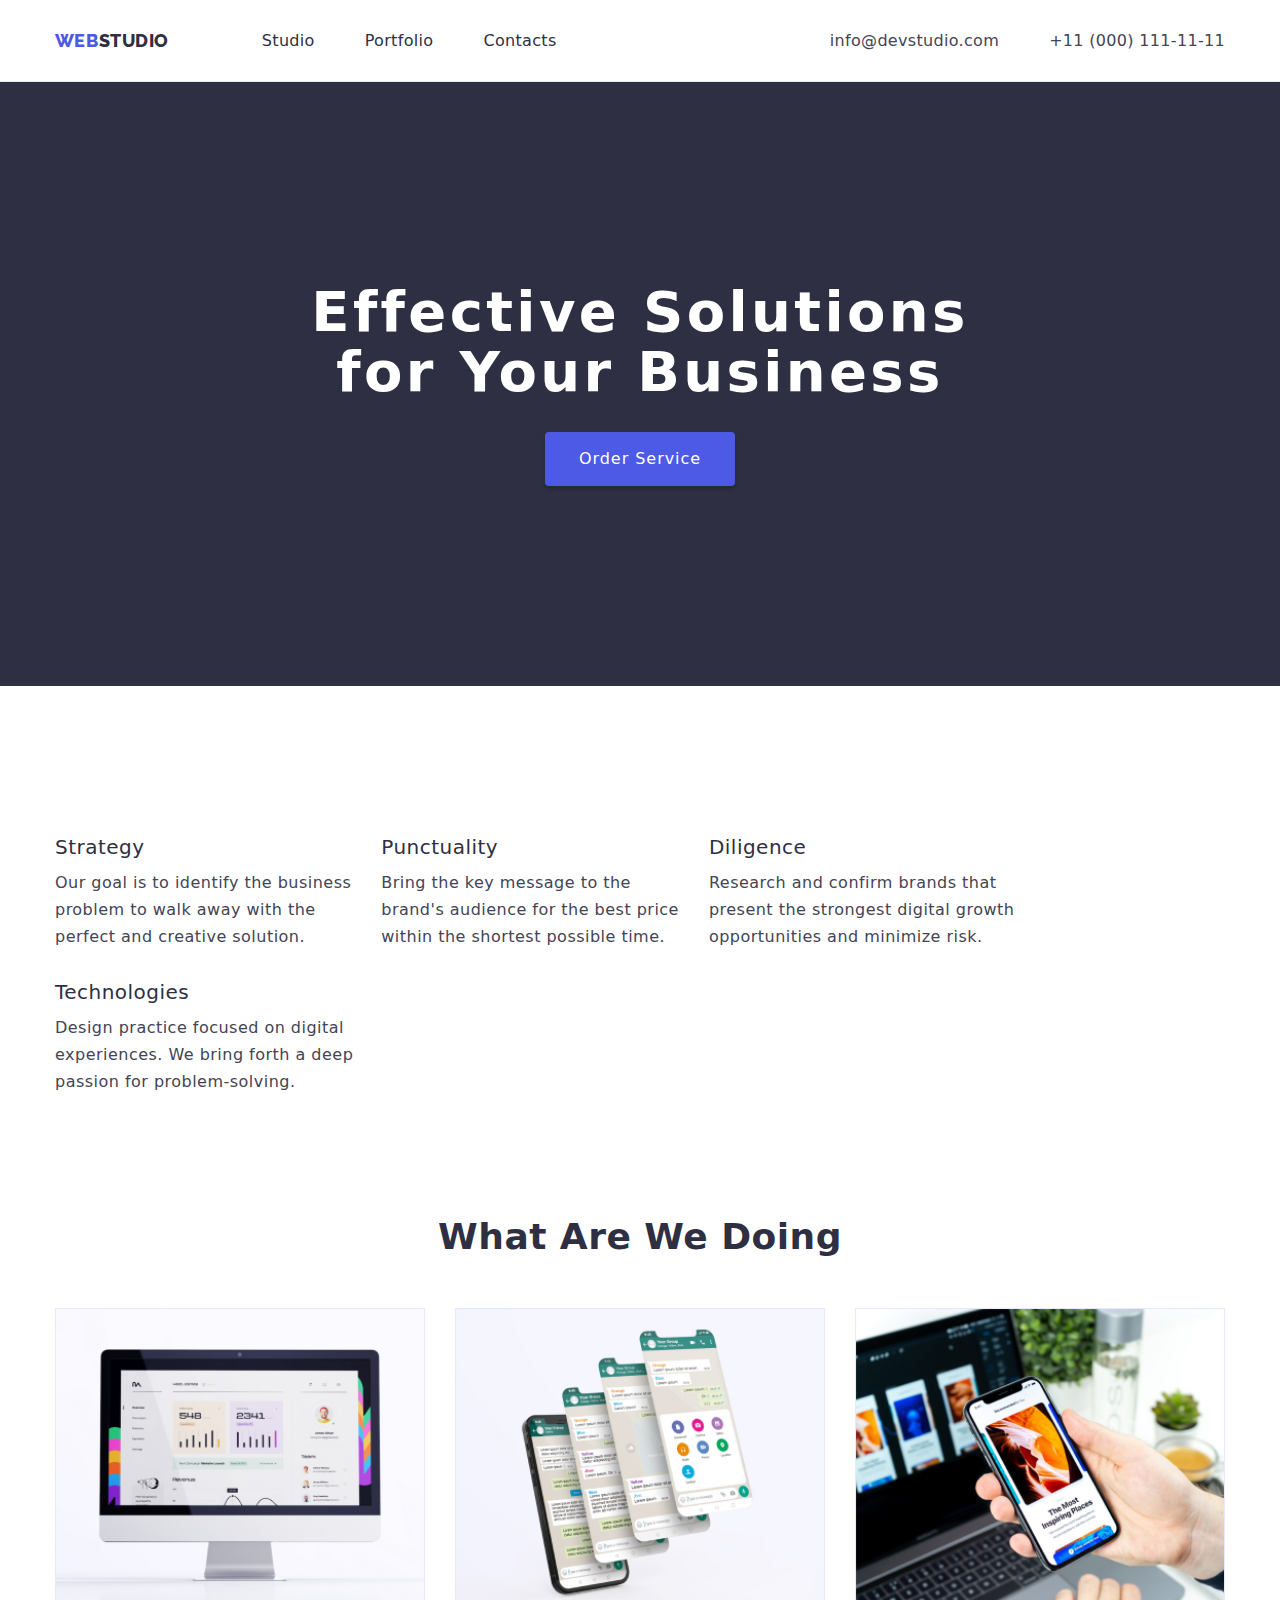
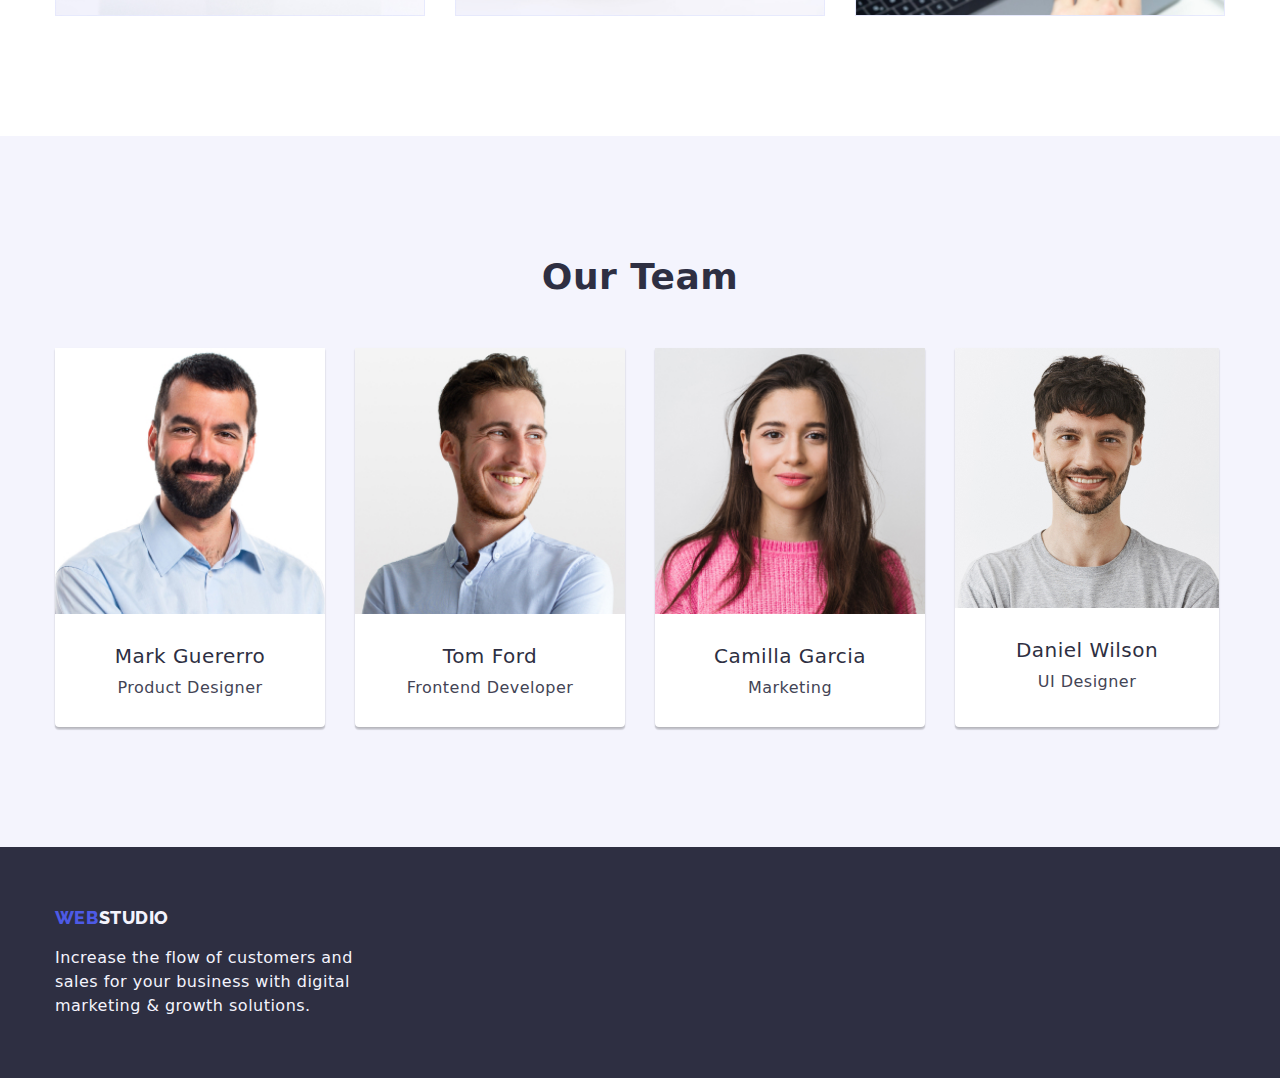
==== index.html @ 37783bb3 "Initial commit" ====
<!DOCTYPE html>
<html lang="en">
  <head>
    <meta charset="UTF-8" />
    <meta http-equiv="X-UA-Compatible" content="IE=edge" />
    <meta name="viewport" content="width=device-width, initial-scale=1.0" />
    <!-- Your styles next -->
    <link rel="stylesheet" href="./css/styles.css" />
    <link rel="preconnect" href="https://fonts.googleapis.com" />
    <link rel="preconnect" href="https://fonts.gstatic.com" crossorigin />
    <link
      href="https://fonts.googleapis.com/css2?family=Raleway:wght@800&family=Roboto:wght@400;500;700;900&display=swap"
      rel="stylesheet"
    />
    <!-- Normalizer to adapt to styles of different browsers -->
    <link
      rel="stylesheet"
      href="https://cdnjs.cloudflare.com/ajax/libs/modern-normalize/2.0.0/modern-normalize.min.css"
    />
    <title>Studio</title>
  </head>
  <body>
    <header class="page-header">
      <div class="container menu">
        <nav class="navigation">
          <a class="logo-link" href="/">
            <span class="logo">WEB</span>
            <span class="studio">STUDIO</span>
          </a>
          <!-- Navigation to other pages -->
          <ul class="nav-menu list">
            <li class="item">
              <a class="page current link" href="./index.html">Studio</a>
            </li>
            <li class="item">
              <a class="page link" href="./portfolio.html">Portfolio</a>
            </li>
            <li class="item">
              <a class="page link" href="/contacts">Contacts</a>
            </li>
          </ul>
        </nav>
        <ul class="contacts-menu list">
          <li class="item">
            <a class="contact link" href="mailto:info@devstudio.com"
              >info@devstudio.com</a
            >
          </li>
          <li class="item">
            <a class="contact link" href="tel:+110001111111"
              >+11 (000) 111-11-11</a
            >
          </li>
        </ul>
      </div>
    </header>

    <!-- Main Section -->
    <main>
      <!-- Section 1-->
      <section class="hero bg-hero">
        <div class="container">
          <h1 class="hero-title">
            Effective Solutions<br />
            for Your Business
          </h1>
          <button class="button primary" type="button">Order Service</button>
        </div>
      </section>
      <!-- Section 2-->
      <section class="section">
        <div class="container">
          <ul class="benefits list">
            <li class="item">
              <h3 class="title">Strategy</h3>
              <p class="description">
                Our goal is to identify the business<br />
                problem to walk away with the <br />perfect and creative
                solution.
              </p>
            </li>
            <li class="item">
              <h3 class="title">Punctuality</h3>
              <p class="description">
                Bring the key message to the<br />
                brand's audience for the best price<br />
                within the shortest possible time.
              </p>
            </li>
            <li class="item">
              <h3 class="title">Diligence</h3>
              <p class="description">
                Research and confirm brands that<br />
                present the strongest digital growth<br />
                opportunities and minimize risk.
              </p>
            </li>
            <li class="item">
              <h3 class="title">Technologies</h3>
              <p class="description">
                Design practice focused on digital<br />
                experiences. We bring forth a deep<br />
                passion for problem-solving.
              </p>
            </li>
          </ul>
        </div>
      </section>
      <!-- Section 3 -->
      <section class="section no-top-padding">
        <div class="container">
          <h2 class="section-title">What Are We Doing</h2>
          <ul class="what-we-do list">
            <li class="item">
              <img
                src="./images/desktop.jpg"
                alt="computer"
                width="370"
                height="294"
                class="image"
              />
            </li>
            <li class="item">
              <img
                src="./images/responsive.jpg"
                alt="responsive design"
                width="370"
                height="294"
                class="image"
              />
            </li>
            <li class="item">
              <img
                src="./images/cellphone.jpg"
                alt="cellphone"
                width="370"
                height="294"
                class="image"
              />
            </li>
          </ul>
        </div>
      </section>
      <!-- Section 4-->
      <section class="section bg-team">
        <div class="container">
          <h2 class="section-title">Our Team</h2>
          <ul class="team list">
            <li class="item">
              <img
                src="./images/mark.jpg"
                alt="mark"
                width="270"
                height="260"
                class="image"
              />
              <h3 class="name">Mark Guererro</h3>
              <p class="position">Product Designer</p>
            </li>
            <li class="item">
              <img
                src="./images/tom.jpg"
                alt="tom"
                width="270"
                height="260"
                class="image"
              />
              <h3 class="name">Tom Ford</h3>
              <p class="position">Frontend Developer</p>
            </li>
            <li class="item">
              <img
                src="./images/camilla.jpg"
                alt="camilla"
                width="270"
                height="260"
                class="image"
              />
              <h3 class="name">Camilla Garcia</h3>
              <p class="position">Marketing</p>
            </li>
            <li class="item">
              <img
                src="./images/daniel.jpg"
                alt="daniel"
                width="264"
                width="40"
                class="image"
              />
              <h3 class="name">Daniel Wilson</h3>
              <p class="position">UI Designer</p>
            </li>
          </ul>
        </div>
      </section>
    </main>

    <!-- Page footer -->
    <footer class="page-footer bg-footer">
      <!-- ⚠️ Social media links, not nav -->
      <div class="container">
        <a class="logo-link" href="/">
          <span class="logo">WEB</span>
          <span class="studio-footer">STUDIO</span>
        </a>
        <p class="footer-description">
          Increase the flow of customers and<br />
          sales for your business with digital<br />
          marketing & growth solutions.
        </p>
      </div>
    </footer>
  </body>
</html>
---- css/styles.css ----
:root {
  --iris: #4d5ae5;
  --white: #fff;
  --navyblue: #2e2f42;
  --ocean: #404bbf;
  --cornflower: #e7e9fc;
  --cloud: #f4f4fd;
  --slate: #434455;
}

/* checked */
body {
  /* background-color: var(--cloud); */
  color: var(--slate);
  font-family: "Roboto", sans-serif;
  font-size: 16px;
  letter-spacing: 0.03em;
  background-color: var(--white);
}
/* CSS RESET */
/* CHECKED */
p,
h1,
h2,
h3,
h4,
h5,
h6 {
  margin: 0;
}
/* CHECKED */
/* Strict calculation of width and height */
html {
  box-sizing: border-box;
}

/* applied for all elements */
/* Inherits this property from its parent element */
/* Checked */
*,
*::before,
*::after {
  box-sizing: inherit;
}
/* CHECKED */
img {
  display: block;
  max-width: 100%;
  height: auto;
}

/* checked */
.link {
  text-decoration: none;
  color: inherit;
}

/* CHECKED */
.list {
  list-style-type: none;
  margin: 0;
  padding: 0;
}

/* CHECKED */
.container {
  width: 1200px;
  /* top-bottom and left-right*/
  padding: 0 15px;
  margin: 0 auto;
}

/* CHECKED */
.menu,
.navigation,
.nav-menu,
.contacts-menu {
  display: flex;
  align-items: center;
}

/* CHECKED */
.contacts-menu {
  margin-left: auto;
}

/* targets the item w/in the nav-menu and contacts-menu */
/* except the last item */
.nav-menu .item:not(:last-child),
.contacts-menu .item:not(:last-child) {
  margin-right: 50px;
}
/* CHECKED */
.page-header {
  border-bottom: 1px solid var(--cornflower, #e7e9fc);
}

.filters {
  display: flex;
  justify-content: center;
  margin-bottom: 50px;
}

/* adjacent combinator: applies style to a range of child inside a parent*/
.filters .space + .space {
  margin-left: 8px;
}

/* CHECKED */
.what-we-do {
  display: flex;
  flex-wrap: wrap;
  margin-left: -30px;
  margin-top: -30px;
}

.what-we-do .item {
  flex-basis: calc(100% / 3 - 30px);
  margin-top: 30px;
  margin-left: 30px;
}
/* checked */
.section {
  padding-bottom: 120px;
  padding-top: 120px;
}

/* checked */
.nav-menu .page,
.contacts-menu .contact {
  font-weight: 500;
  color: var(--navyblue);
  text-decoration: none;
  font-size: 16px;
  line-height: 1.14;
  letter-spacing: 0.02em;
  display: block;
  padding-top: 32px;
  padding-bottom: 31px;
}

/* checked */
.nav-menu {
  margin-left: 93px;
}

/* checked */
.nav-menu .page:hover,
.nav-menu .page:focus,
.nav-menu .page .current,
.contacts-menu .contact:hover,
.contacts-menu .contact:focus {
  color: var(--iris);
}

/* checked */
.contacts-menu .contact {
  color: var(--slate);
  text-decoration: none;
  font-weight: 400;
  font-size: 16px;
  line-height: 1.14;
  letter-spacing: 0.02em;
}

/* checked */
.bg-hero {
  background: var(--navyblue);
}

/* checked */
.hero {
  padding: 200px 0;
  text-align: center;
}

/* checked */
.hero-title {
  color: var(--white);
  font-size: 56px;
  font-weight: 700;
  line-height: 1.07;
  letter-spacing: 0.06em;
  margin-bottom: 30px;
  /* font-size: 16px; */
}

.button {
  cursor: pointer;
  border-color: transparent;
  font-family: inherit;
  letter-spacing: 0.03em;
  border-radius: 4px;
}

/* checked */
.button.primary {
  color: var(--white);
  background-color: var(--iris);
  font-size: 16px;
  font-weight: 500;
  line-height: 1.87;
  letter-spacing: 0.06em;
  padding: 10px 32px;
  box-shadow: 0px 4px 4px rgba(0, 0, 0, 0.15);
}

/* checked */
/* 3d version of button */
.button.primary:hover,
.button.primary:focus {
  background-color: var(--ocean);
  box-shadow: 0px 3px 1px rgba(0, 0, 0, 0.1), 0px 1px 2px rgba(0, 0, 0, 0.08),
    0px 2px 2px rgba(0, 0, 0, 0.12);
}

/* checked */
.button.filter {
  padding: 6px 22px;
  color: var(--iris);
  font-weight: 500;
  background-color: var(--cloud);
  font-size: 16px;
  line-height: 1.62;
}

/* checked */
.button.filter:hover,
.button.filter:focus,
.button.filter.current {
  color: var(--cloud);
  background-color: var(--ocean);
  box-shadow: 0px 3px 1px rgba(0, 0, 0, 0.1), 0px 1px 2px rgba(0, 0, 0, 0.08),
    0px 2px 2px rgba(0, 0, 0, 0.12);
}

/* checked */
.benefits .title {
  color: var(--navyblue);
  font-size: 20px;
  font-weight: 500;
  line-height: 1.14;
  margin-bottom: 10px;
}

/* checked */
.benefits {
  display: flex;
  flex-wrap: wrap;
  margin-left: -30px;
  margin-right: -30px;
}

/* checked */
.benefits .item {
  flex-basis: calc(100% / 4 -30px);
  margin-left: 30px;
  margin-top: 30px;
}

/* checked */
.benefits .description {
  color: var(--slate);
  line-height: 1.71;
  font-weight: 400;
  font-size: 16px;
}

/* checked */
.section-title {
  text-align: center;
  color: var(--navyblue);
  font-size: 36px;
  font-weight: 700;
  line-height: 1.17;
  margin-bottom: 50px;
}

/* CHECKED */
.section.no-top-padding {
  padding-top: 0;
}

/* CHECKED */
.bg-team {
  background-color: var(--cloud);
}

/* CHECKED */
.team {
  display: flex;
  flex-wrap: wrap;
  margin-top: -30px;
  margin-left: -30px;
}

/* CHECKED */
.team .item {
  flex-basis: calc(100% / 4 -30px);
  margin-left: 30px;
  margin-top: 30px;
  padding-bottom: 30px;
  background-color: var(--white);
  border-radius: 0px 0px 4px 4px;
  box-shadow: 0px 3px 1px rgba(0, 0, 0, 0.1), 0px 1px 2px rgba(0, 0, 0, 0.08),
    0px 2px 2px rgba(0, 0, 0, 0.12);
}

/* CHECKED */
.team .name,
.team .position {
  line-height: 1.2;
  text-align: center;
}

/* CHECKED */
.team .name {
  font-weight: 500;
  color: var(--navyblue);
  font-size: 20px;
  padding-top: 30px;
  padding-bottom: 10px;
}

/* CHECKED */
.team .position {
  font-size: 16px;
  color: var(--slate);
  font-weight: 400;
}

/* checked */
.substrate {
  background-color: var(--white);
  padding: 20px 24px;
  border: 1px solid #eeeeee;
  border-top: 0;
}

/* checked */
.project .name {
  color: var(--navyblue);
  font-size: 20px;
  font-weight: 500;
  line-height: 2;
  margin-bottom: 4px;
  letter-spacing: 0.06em;
}

/* checked */
.project .type {
  color: var(--slate);
  font-weight: 400;
  font-size: 16px;
  line-height: 1.87;
}

/* checked */
.project-card {
  flex-basis: calc(100% / 3 -30px);
  margin-left: 30px;
  margin-top: 30px;
}

/* checked */
.projects {
  display: flex;
  flex-wrap: wrap;
  margin-left: -30px;
  margin-top: -30px;
}
.projects > li {
  border-bottom: 1px solid var(--cornflower);
}

/* checked */
.logo-link.footer {
  margin-bottom: 20px;
}

/* checked */
.page-footer {
  padding: 60px 0;
}

/* checked */
.page-footer.bg-footer .footer-description {
  color: var(--cloud);
  font-size: 16px;
  font-weight: 400;
  line-height: 1.5;
  padding-top: 17px;
}

/* checked */
.page-footer.bg-footer {
  background-color: var(--navyblue);
}

/* checked */
.logo-link {
  text-decoration: none;
  font-size: 0;
}

/* checked */
.logo-link > span {
  font-size: 18px;
}

/* checked */
.logo,
.studio,
.studio-footer {
  display: inline-block;
  color: var(--iris);
  font-family: "Raleway", sans-serif;
  font-weight: 800;
  line-height: 1.2;
}

.studio {
  color: var(--navyblue);
}
/* checked */
.studio-footer {
  color: var(--cloud);
  /* font-weight: 800; */
}
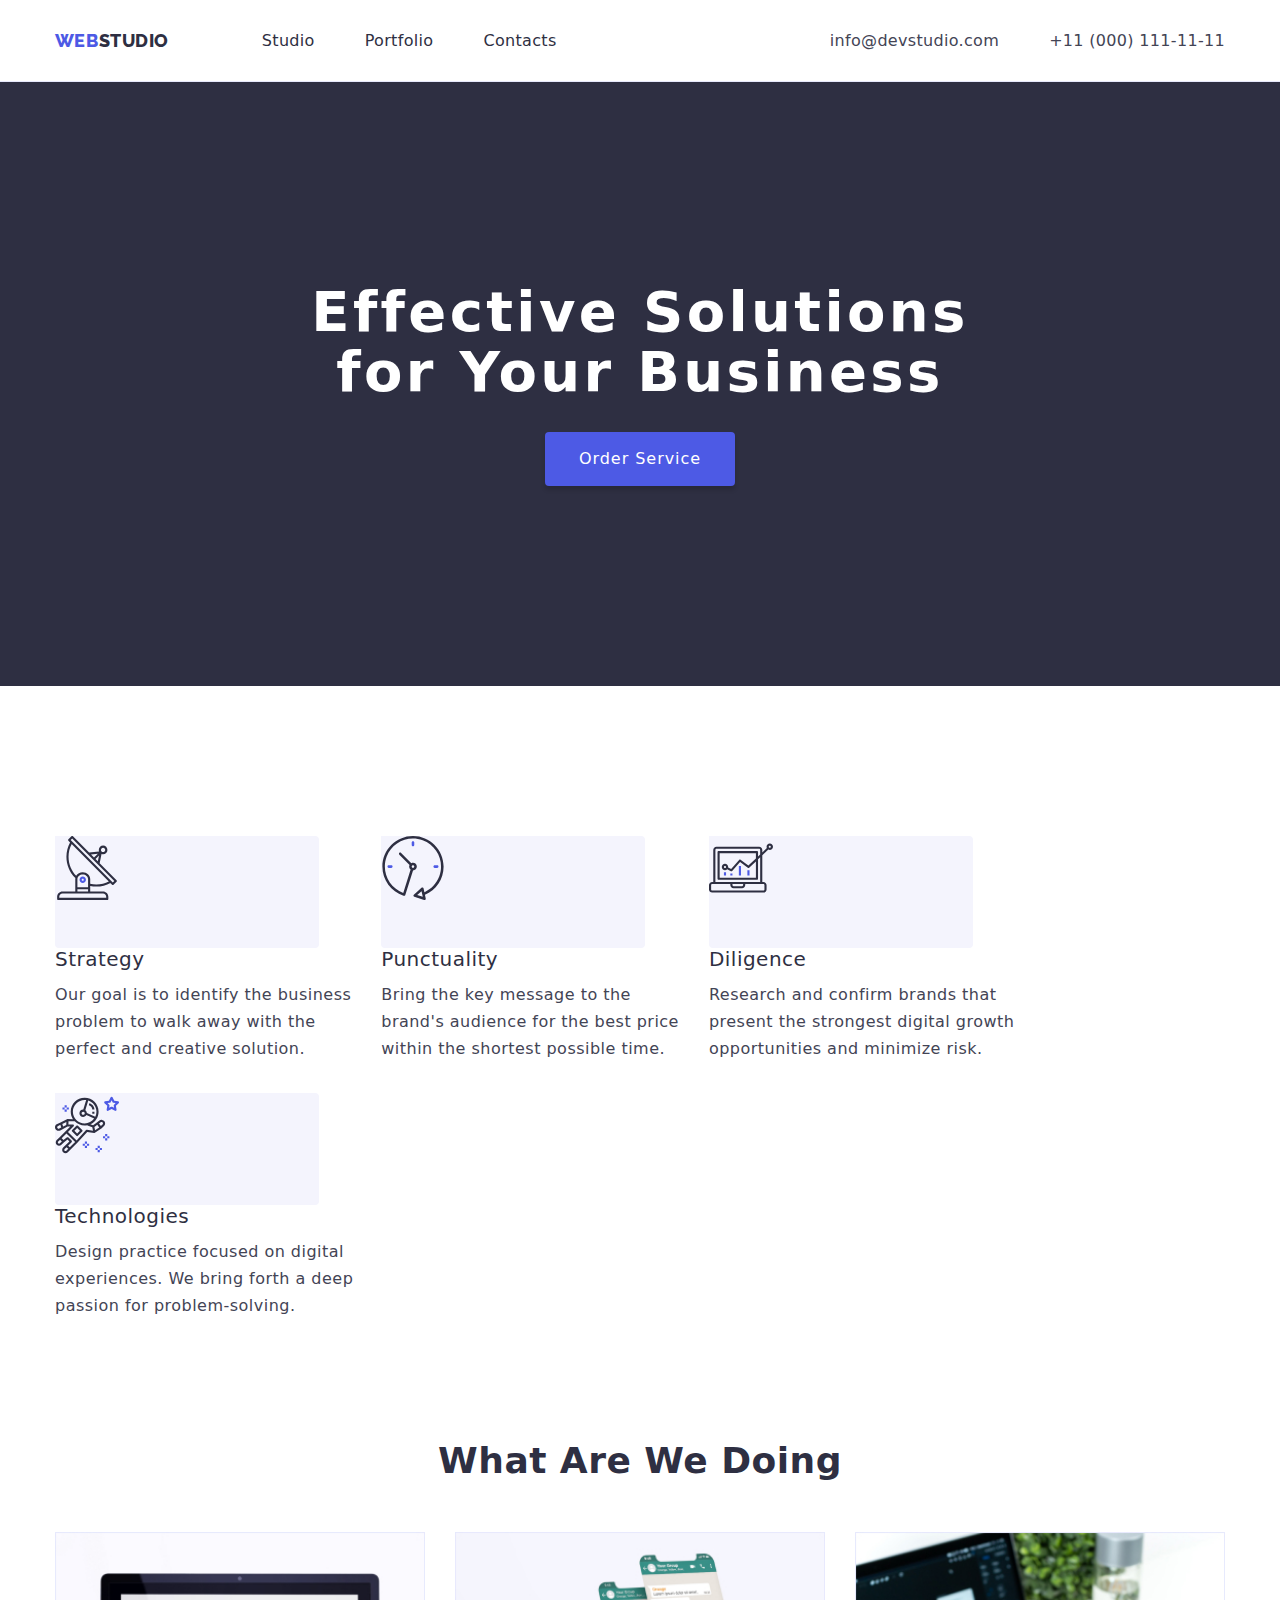
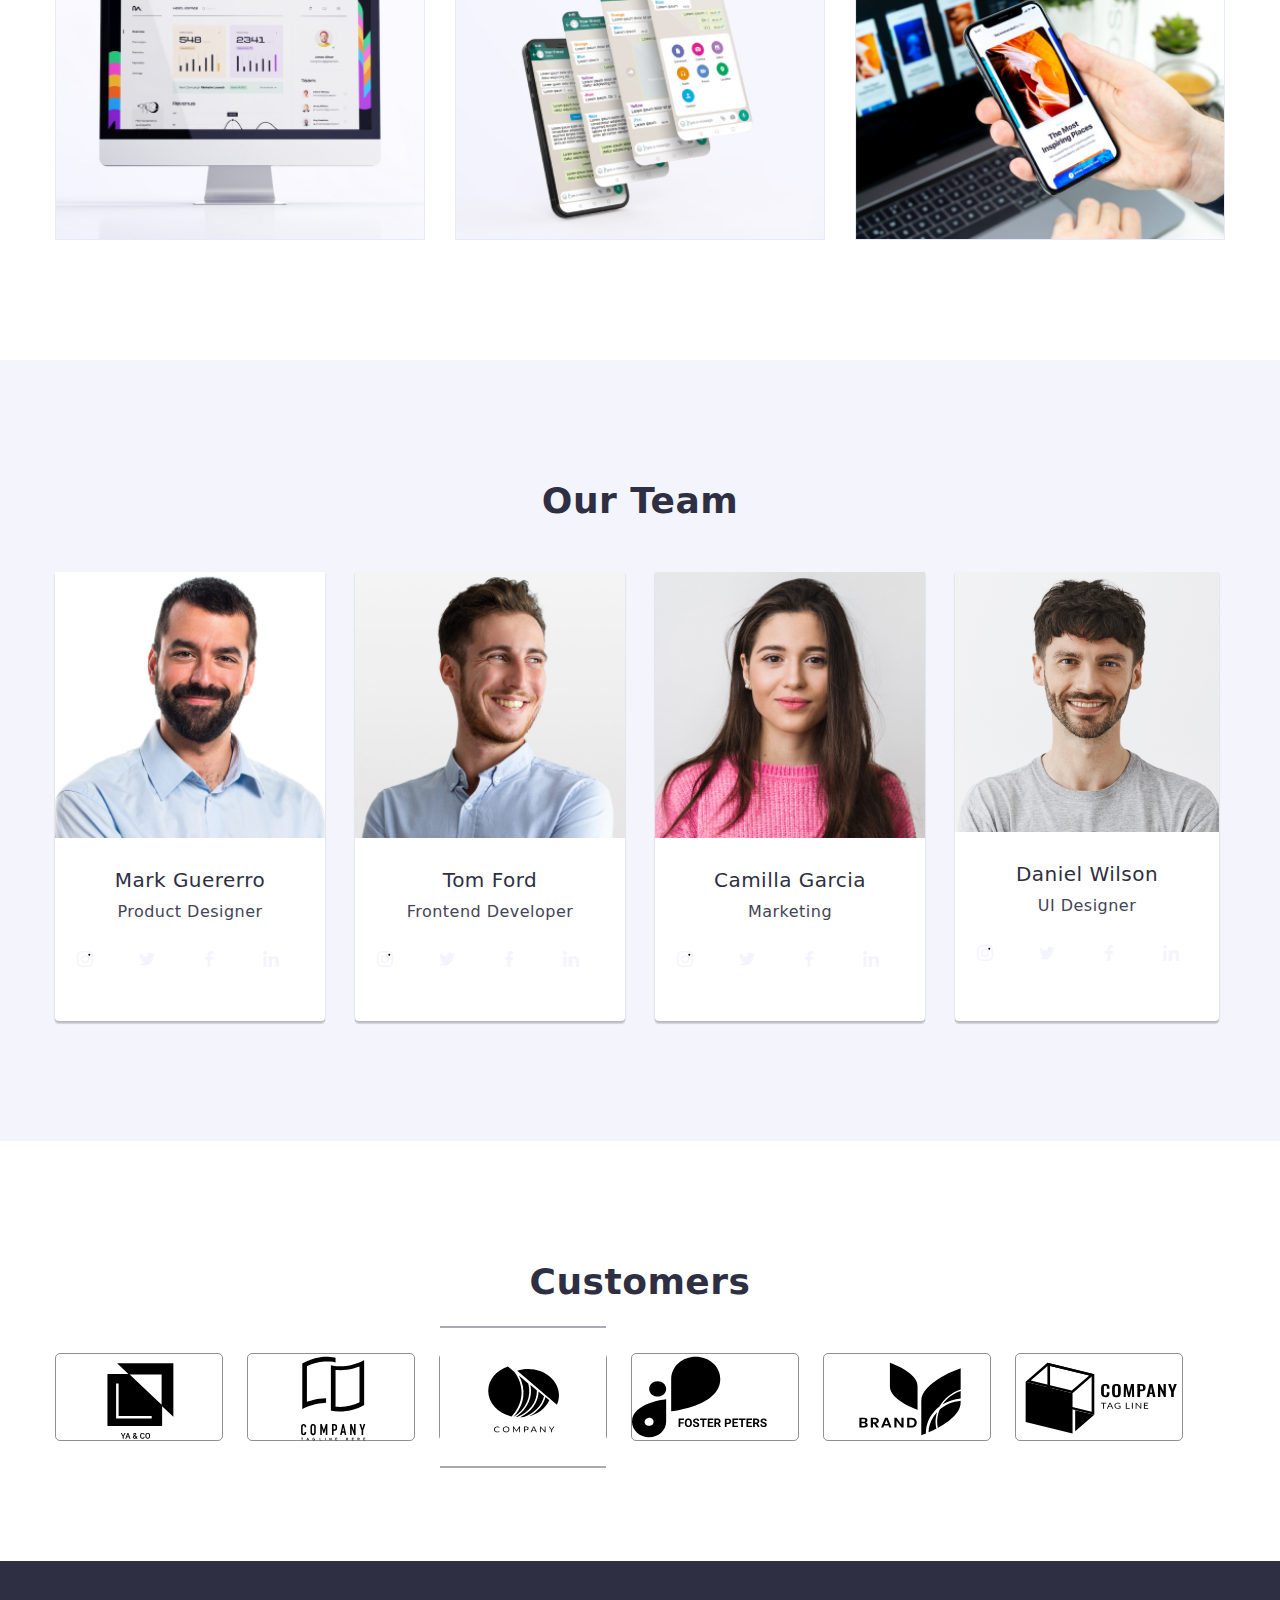
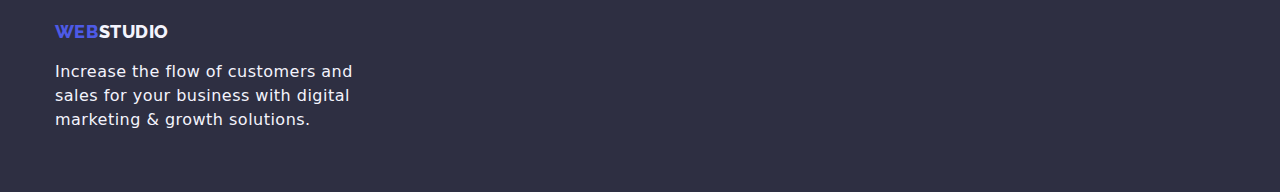
==== commit f46e6a40: "hw-4-first attempt" ====
--- a/index.html
+++ b/index.html
@@ -72,6 +72,11 @@
         <div class="container">
           <ul class="benefits list">
             <li class="item">
+              <div class="benefits-icon">
+                <svg class="benefits-icon-svg" width="64" height="64">
+                  <use href="./images/icon.svg#antenna"></use>
+                </svg>
+              </div>
               <h3 class="title">Strategy</h3>
               <p class="description">
                 Our goal is to identify the business<br />
@@ -80,6 +85,11 @@
               </p>
             </li>
             <li class="item">
+              <div class="benefits-icon">
+                <svg lass="benefits-icon-svg" width="64" height="64">
+                  <use href="./images/icon.svg#clock"></use>
+                </svg>
+              </div>
               <h3 class="title">Punctuality</h3>
               <p class="description">
                 Bring the key message to the<br />
@@ -88,6 +98,11 @@
               </p>
             </li>
             <li class="item">
+              <div class="benefits-icon">
+                <svg lass="benefits-icon-svg" width="64" height="64">
+                  <use href="./images/icon.svg#diagram"></use>
+                </svg>
+              </div>
               <h3 class="title">Diligence</h3>
               <p class="description">
                 Research and confirm brands that<br />
@@ -96,6 +111,11 @@
               </p>
             </li>
             <li class="item">
+              <div class="benefits-icon">
+                <svg lass="benefits-icon-svg" width="64" height="64">
+                  <use href="./images/icon.svg#astronaut"></use>
+                </svg>
+              </div>
               <h3 class="title">Technologies</h3>
               <p class="description">
                 Design practice focused on digital<br />
@@ -156,6 +176,58 @@
               />
               <h3 class="name">Mark Guererro</h3>
               <p class="position">Product Designer</p>
+              <div>
+                <ul class="icon list">
+                  <li class="team-icon">
+                    <a
+                      class="team-social-link link"
+                      href="https://instagram.com"
+                      target="_blank"
+                      rel="noopener noreferrer"
+                    >
+                      <svg class="team-social-svg" width="16" height="16">
+                        <use href="./images/icon.svg#instagram"></use>
+                      </svg>
+                    </a>
+                  </li>
+                  <li class="team-icon">
+                    <a
+                      class="team-social-link link"
+                      href="https://twitter.com"
+                      target="_blank"
+                      rel="noopener noreferrer"
+                    >
+                      <svg class="team-social-svg" width="16" height="16">
+                        <use href="./images/icon.svg#twitter"></use>
+                      </svg>
+                    </a>
+                  </li>
+                  <li class="team-icon">
+                    <a
+                      class="team-social-link link"
+                      href="https://facebook.com"
+                      target="_blank"
+                      rel="noopener noreferrer"
+                    >
+                      <svg class="team-social-svg" width="16" height="16">
+                        <use href="./images/icon.svg#facebook"></use>
+                      </svg>
+                    </a>
+                  </li>
+                  <li class="team-icon">
+                    <a
+                      class="team-social-link link"
+                      href="https://linkedin.com"
+                      target="_blank"
+                      rel="noopener noreferrer"
+                    >
+                      <svg class="team-social-svg" width="16" height="16">
+                        <use href="./images/icon.svg#linkedin"></use>
+                      </svg>
+                    </a>
+                  </li>
+                </ul>
+              </div>
             </li>
             <li class="item">
               <img
@@ -167,6 +239,58 @@
               />
               <h3 class="name">Tom Ford</h3>
               <p class="position">Frontend Developer</p>
+              <div>
+                <ul class="icon list">
+                  <li class="team-icon">
+                    <a
+                      class="team-social-link link"
+                      href="https://instagram.com"
+                      target="_blank"
+                      rel="noopener noreferrer"
+                    >
+                      <svg class="team-social-svg" width="16" height="16">
+                        <use href="./images/icon.svg#instagram"></use>
+                      </svg>
+                    </a>
+                  </li>
+                  <li class="team-icon">
+                    <a
+                      class="team-social-link link"
+                      href="https://twitter.com"
+                      target="_blank"
+                      rel="noopener noreferrer"
+                    >
+                      <svg class="team-social-svg" width="16" height="16">
+                        <use href="./images/icon.svg#twitter"></use>
+                      </svg>
+                    </a>
+                  </li>
+                  <li class="team-icon">
+                    <a
+                      class="team-social-link link"
+                      href="https://facebook.com"
+                      target="_blank"
+                      rel="noopener noreferrer"
+                    >
+                      <svg class="team-social-svg" width="16" height="16">
+                        <use href="./images/icon.svg#facebook"></use>
+                      </svg>
+                    </a>
+                  </li>
+                  <li class="team-icon">
+                    <a
+                      class="team-social-link link"
+                      href="https://linkedin.com"
+                      target="_blank"
+                      rel="noopener noreferrer"
+                    >
+                      <svg class="team-social-svg" width="16" height="16">
+                        <use href="./images/icon.svg#linkedin"></use>
+                      </svg>
+                    </a>
+                  </li>
+                </ul>
+              </div>
             </li>
             <li class="item">
               <img
@@ -178,6 +302,58 @@
               />
               <h3 class="name">Camilla Garcia</h3>
               <p class="position">Marketing</p>
+              <div>
+                <ul class="icon list">
+                  <li class="team-icon">
+                    <a
+                      class="team-social-link link"
+                      href="https://instagram.com"
+                      target="_blank"
+                      rel="noopener noreferrer"
+                    >
+                      <svg class="team-social-svg" width="16" height="16">
+                        <use href="./images/icon.svg#instagram"></use>
+                      </svg>
+                    </a>
+                  </li>
+                  <li class="team-icon">
+                    <a
+                      class="team-social-link link"
+                      href="https://twitter.com"
+                      target="_blank"
+                      rel="noopener noreferrer"
+                    >
+                      <svg class="team-social-svg" width="16" height="16">
+                        <use href="./images/icon.svg#twitter"></use>
+                      </svg>
+                    </a>
+                  </li>
+                  <li class="team-icon">
+                    <a
+                      class="team-social-link link"
+                      href="https://facebook.com"
+                      target="_blank"
+                      rel="noopener noreferrer"
+                    >
+                      <svg class="team-social-svg" width="16" height="16">
+                        <use href="./images/icon.svg#facebook"></use>
+                      </svg>
+                    </a>
+                  </li>
+                  <li class="team-icon">
+                    <a
+                      class="team-social-link link"
+                      href="https://linkedin.com"
+                      target="_blank"
+                      rel="noopener noreferrer"
+                    >
+                      <svg class="team-social-svg" width="16" height="16">
+                        <use href="./images/icon.svg#linkedin"></use>
+                      </svg>
+                    </a>
+                  </li>
+                </ul>
+              </div>
             </li>
             <li class="item">
               <img
@@ -189,6 +365,111 @@
               />
               <h3 class="name">Daniel Wilson</h3>
               <p class="position">UI Designer</p>
+              <div>
+                <ul class="icon list">
+                  <li class="team-icon">
+                    <a
+                      class="team-social-link link"
+                      href="https://instagram.com"
+                      target="_blank"
+                      rel="noopener noreferrer"
+                    >
+                      <svg class="team-social-svg" width="16" height="16">
+                        <use href="./images/icon.svg#instagram"></use>
+                      </svg>
+                    </a>
+                  </li>
+                  <li class="team-icon">
+                    <a
+                      class="team-social-link link"
+                      href="https://twitter.com"
+                      target="_blank"
+                      rel="noopener noreferrer"
+                    >
+                      <svg class="team-social-svg" width="16" height="16">
+                        <use href="./images/icon.svg#twitter"></use>
+                      </svg>
+                    </a>
+                  </li>
+                  <li class="team-icon">
+                    <a
+                      class="team-social-link link"
+                      href="https://facebook.com"
+                      target="_blank"
+                      rel="noopener noreferrer"
+                    >
+                      <svg class="team-social-svg" width="16" height="16">
+                        <use href="./images/icon.svg#facebook"></use>
+                      </svg>
+                    </a>
+                  </li>
+                  <li class="team-icon">
+                    <a
+                      class="team-social-link link"
+                      href="https://linkedin.com"
+                      target="_blank"
+                      rel="noopener noreferrer"
+                    >
+                      <svg class="team-social-svg" width="16" height="16">
+                        <use href="./images/icon.svg#linkedin"></use>
+                      </svg>
+                    </a>
+                  </li>
+                </ul>
+              </div>
+            </li>
+          </ul>
+        </div>
+      </section>
+      <section class="section customers">
+        <div class="container">
+          <h2 class="section-title customers-title">Customers</h2>
+          <ul class="customers list">
+            <li class="customers-item">
+              <a class="customers-link" href="">
+                <svg class="customers-svg">
+                  <use href="./images/icon.svg#customer-1"></use>
+                </svg>
+              </a>
+            </li>
+
+            <li class="customers-item">
+              <a class="customers-link" href="">
+                <svg class="customers-svg">
+                  <use href="./images/icon.svg#customer-2"></use>
+                </svg>
+              </a>
+            </li>
+
+            <li class="customers-item">
+              <a class="customers-link" href="">
+                <svg class="customers-svg">
+                  <use href="./images/icon.svg#customer-3"></use>
+                </svg>
+              </a>
+            </li>
+
+            <li class="customers-item">
+              <a class="customers-link" href="">
+                <svg class="customers-svg">
+                  <use href="./images/icon.svg#customer-4"></use>
+                </svg>
+              </a>
+            </li>
+
+            <li class="customers-item">
+              <a class="customers-link" href="">
+                <svg class="customers-svg">
+                  <use href="./images/icon.svg#customer-5"></use>
+                </svg>
+              </a>
+            </li>
+            <li class="customers-item">
+              <a class="customers-link" href="">
+                <svg class="customers-svg">
+                  <use href="./images/icon.svg#customer-6"></use>
+                </svg>
+              </a>
             </li>
           </ul>
         </div>
--- a/css/styles.css
+++ b/css/styles.css
@@ -232,6 +232,14 @@
   background-color: var(--ocean);
   box-shadow: 0px 3px 1px rgba(0, 0, 0, 0.1), 0px 1px 2px rgba(0, 0, 0, 0.08),
     0px 2px 2px rgba(0, 0, 0, 0.12);
+}
+
+.benefits-icon {
+  width: 264px;
+  height: 112px;
+  flex-shrink: 0;
+  border-radius: 4px;
+  background: var(--cloud, #f4f4fd);
 }
 
 /* checked */
@@ -328,7 +336,23 @@
   color: var(--slate);
   font-weight: 400;
 }
-
+.icon {
+  display: flex;
+}
+.team-icon {
+  background-image: url("../images/icons/ellipse.svg");
+  width: 40px;
+  height: 40px;
+  align-items: center;
+  justify-content: center;
+  /*margin: auto; */
+}
+
+.icon .team-icon {
+  flex-basis: calc(100% / 4 -30px);
+  margin-left: 22px;
+  margin-top: 30px;
+}
 /* checked */
 .substrate {
   background-color: var(--white);
@@ -373,6 +397,25 @@
   border-bottom: 1px solid var(--cornflower);
 }
 
+.customers {
+  display: flex;
+  gap: 24px;
+}
+.customers-item {
+  width: 168px;
+  height: 88px;
+}
+.customers-link {
+  width: 100%;
+  height: 100%;
+
+  border: 1px solid #8e8f99;
+  border-radius: 5px;
+  display: flex;
+  justify-content: center;
+  align-items: center;
+  color: #8e8f99;
+}
 /* checked */
 .logo-link.footer {
   margin-bottom: 20px;
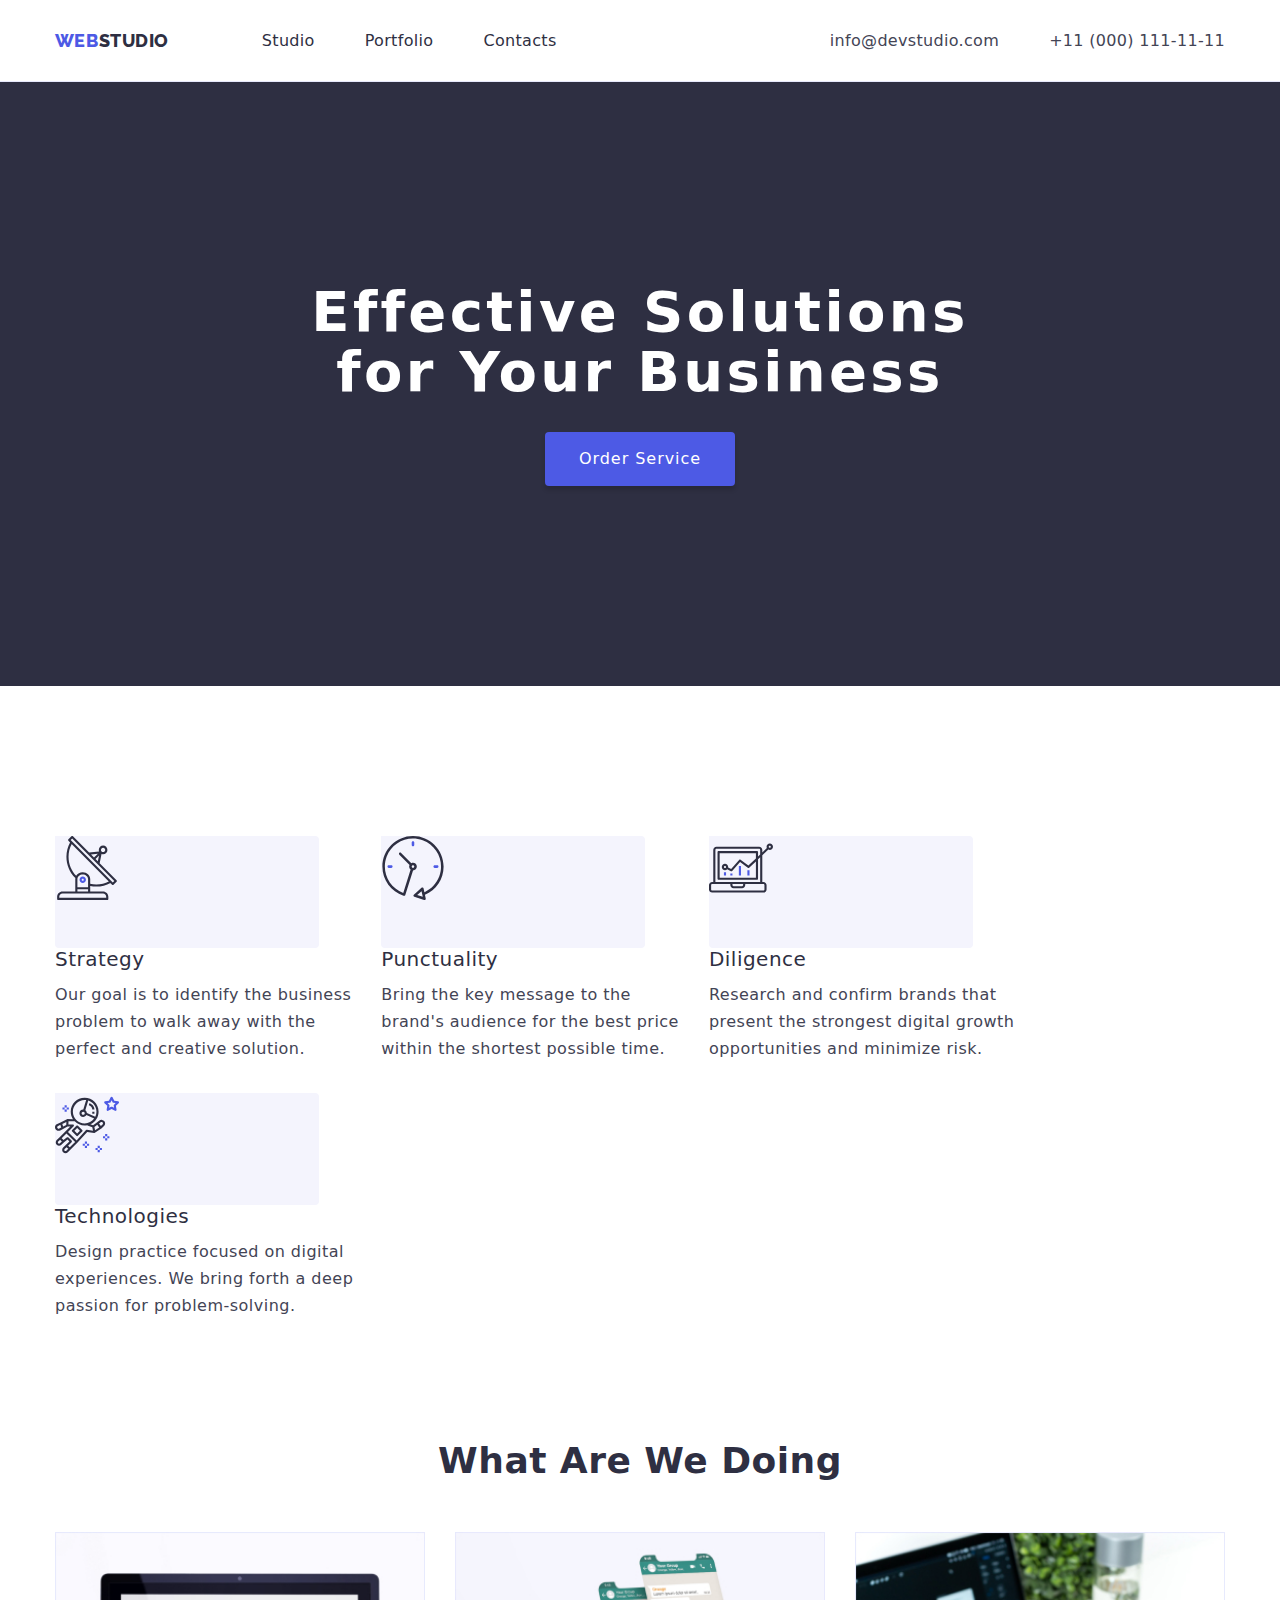
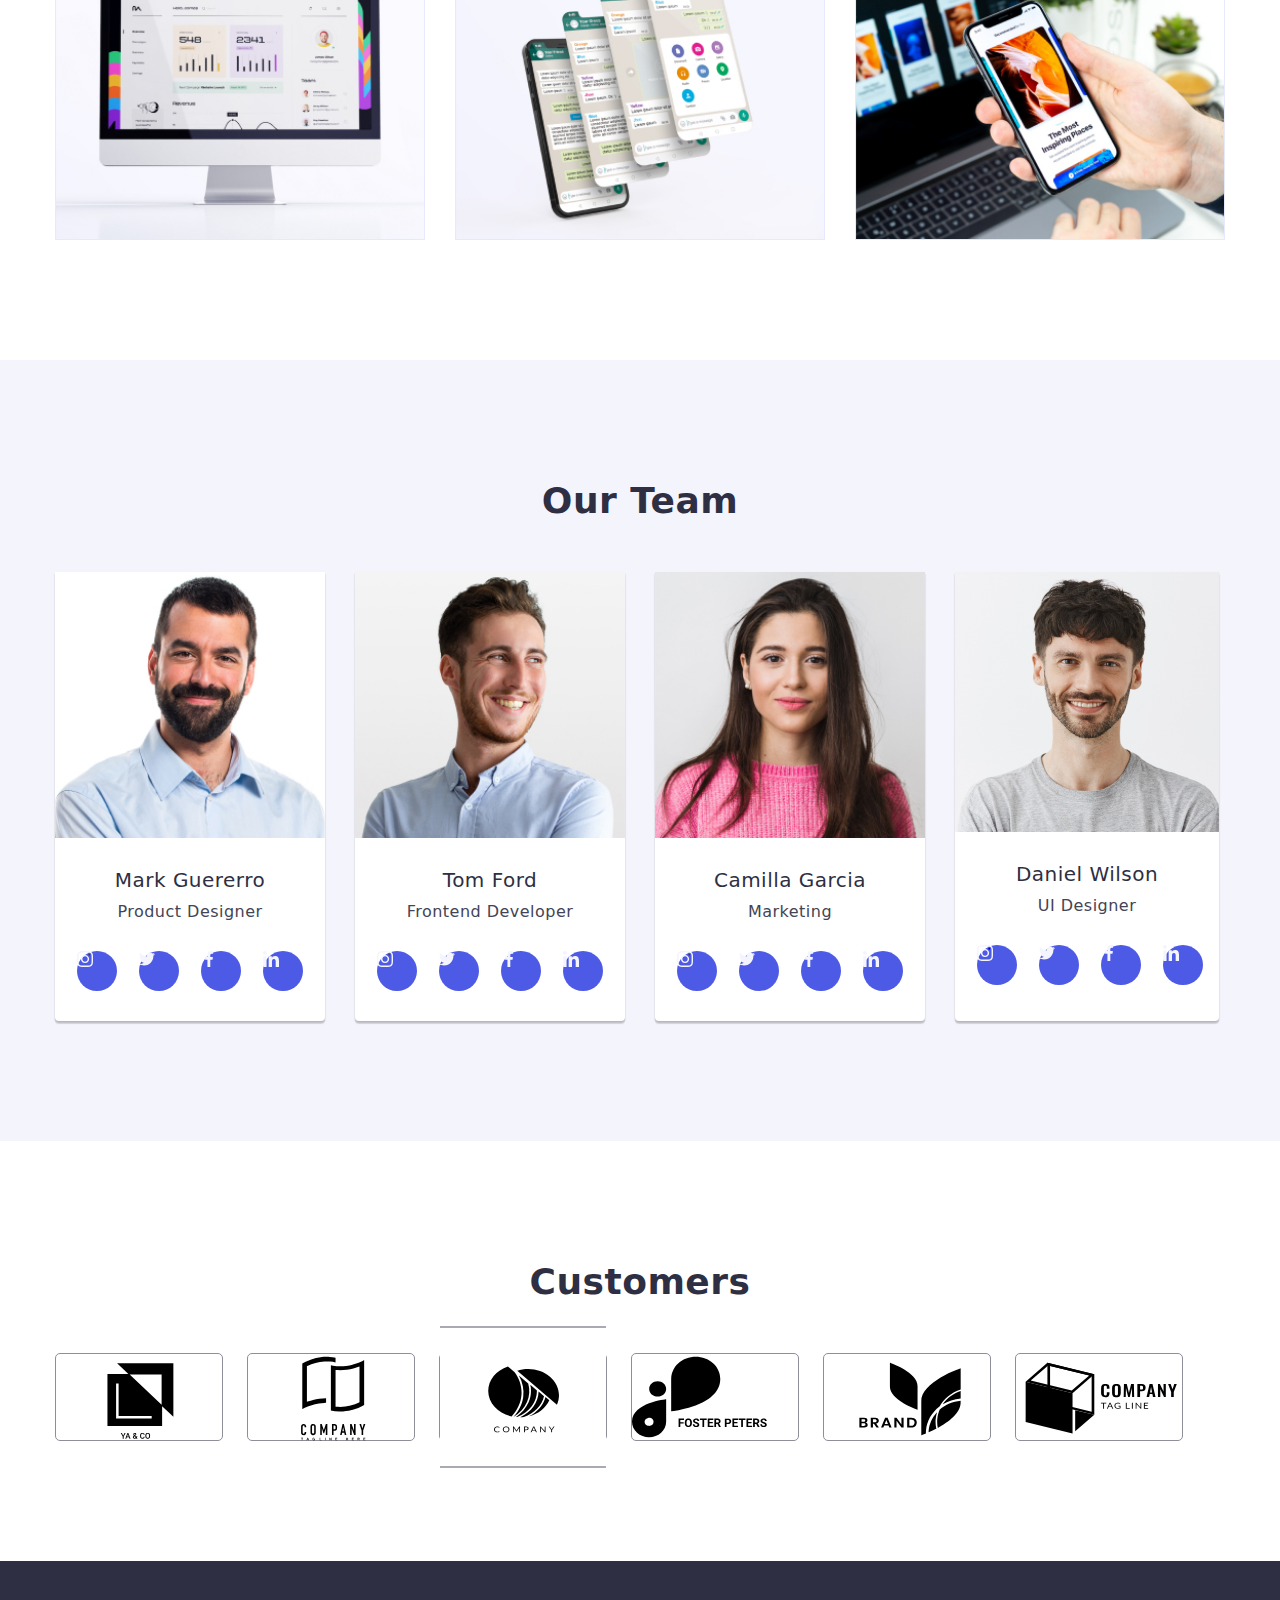
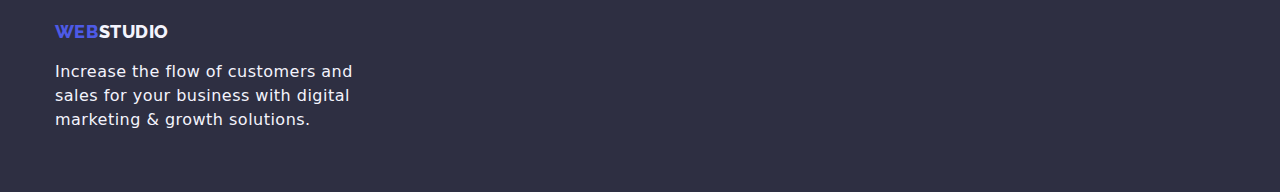
==== commit ce57995c: "added ellipse" ====
--- a/index.html
+++ b/index.html
@@ -369,7 +369,6 @@
                 <ul class="icon list">
                   <li class="team-icon">
                     <a
-                      class="team-social-link link"
                       href="https://instagram.com"
                       target="_blank"
                       rel="noopener noreferrer"
@@ -381,7 +380,6 @@
                   </li>
                   <li class="team-icon">
                     <a
-                      class="team-social-link link"
                       href="https://twitter.com"
                       target="_blank"
                       rel="noopener noreferrer"
@@ -393,7 +391,6 @@
                   </li>
                   <li class="team-icon">
                     <a
-                      class="team-social-link link"
                       href="https://facebook.com"
                       target="_blank"
                       rel="noopener noreferrer"
@@ -405,7 +402,6 @@
                   </li>
                   <li class="team-icon">
                     <a
-                      class="team-social-link link"
                       href="https://linkedin.com"
                       target="_blank"
                       rel="noopener noreferrer"
--- a/css/styles.css
+++ b/css/styles.css
@@ -348,6 +348,9 @@
   /*margin: auto; */
 }
 
+.team-social-svg {
+  fill: currentColor;
+}
 .icon .team-icon {
   flex-basis: calc(100% / 4 -30px);
   margin-left: 22px;
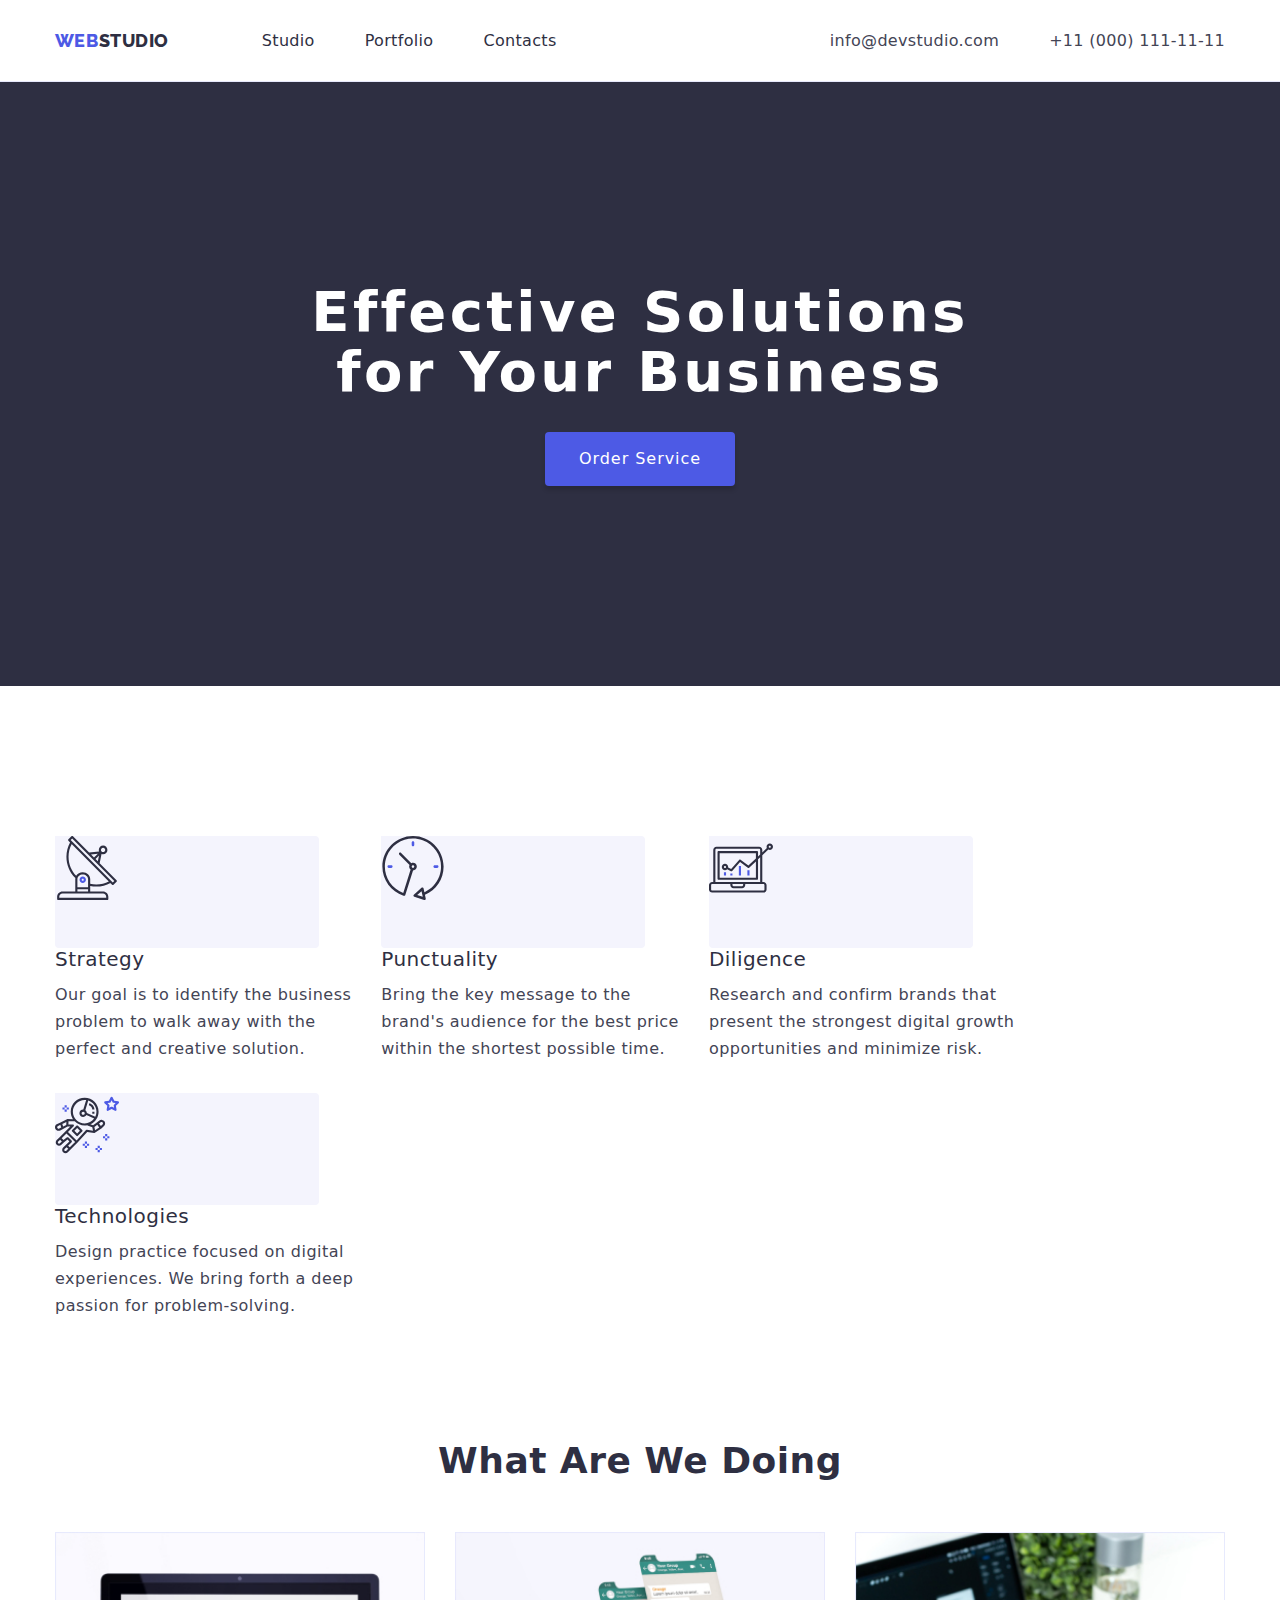
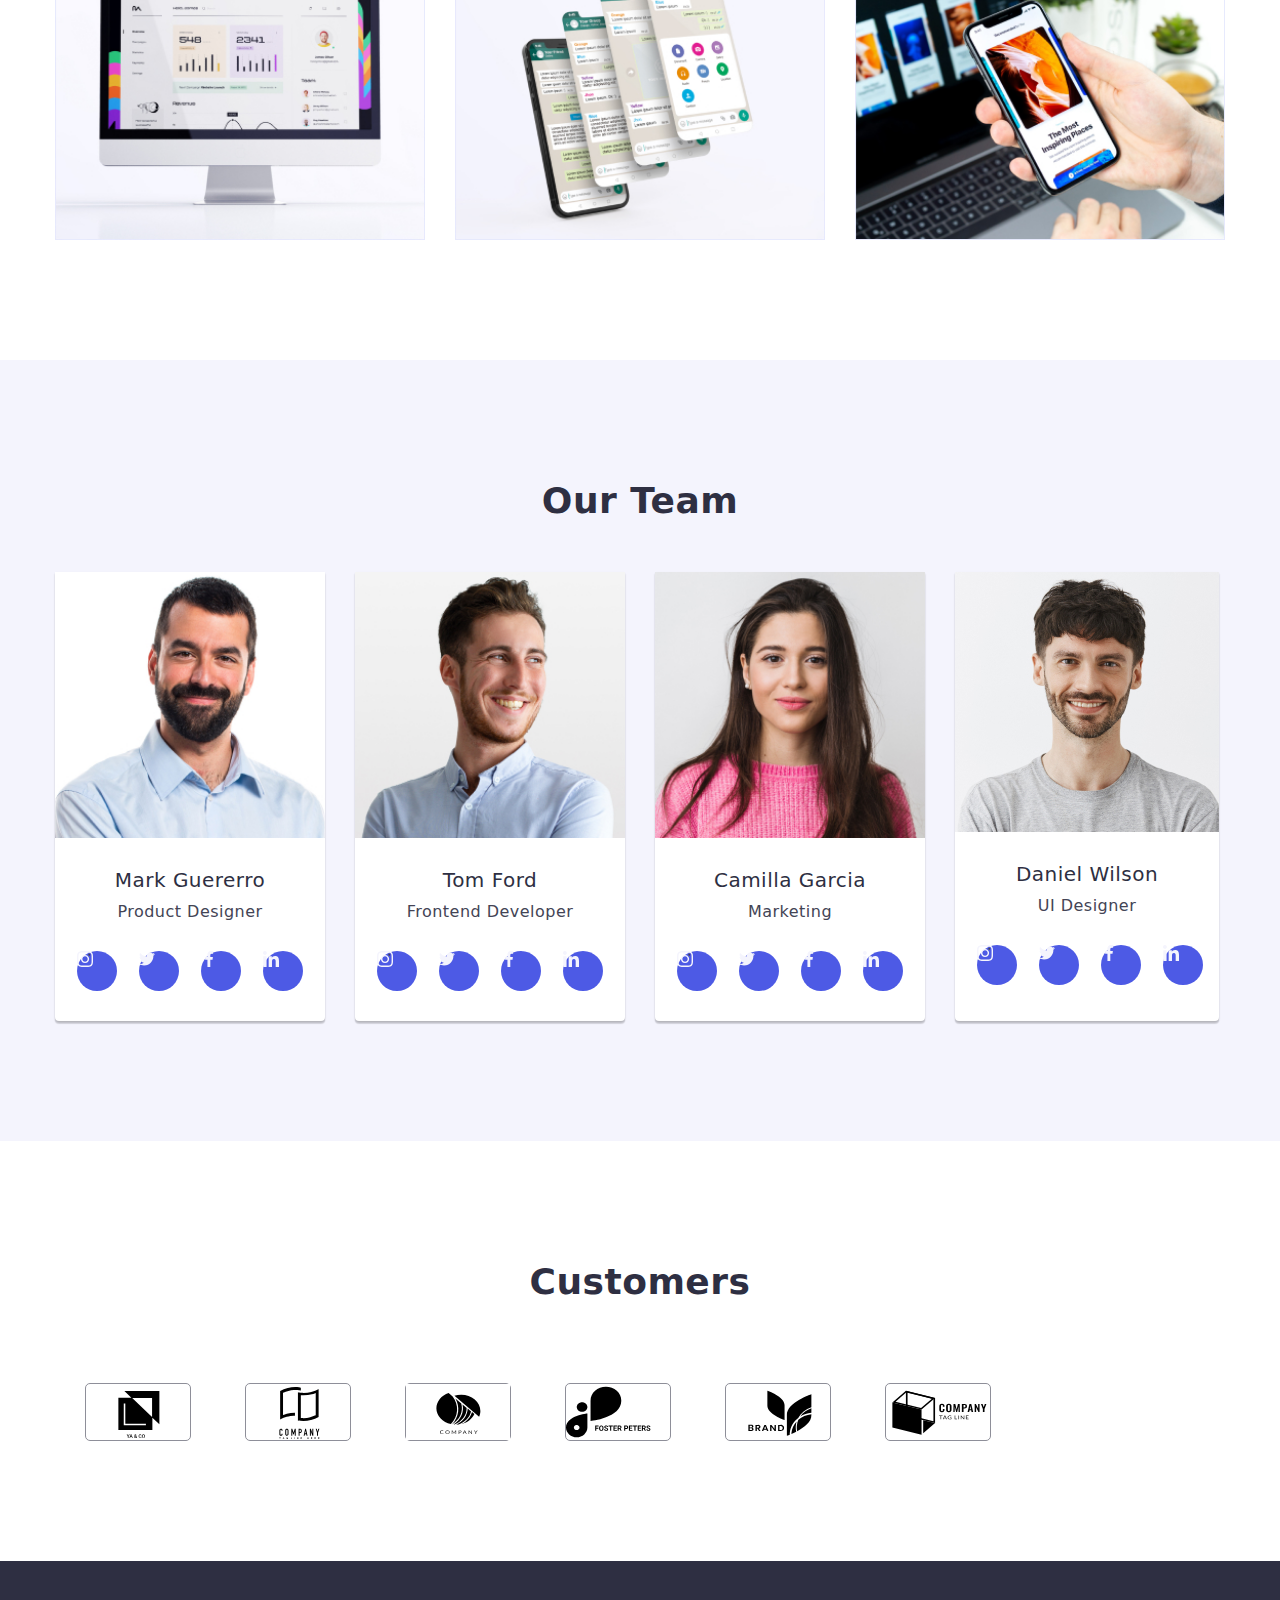
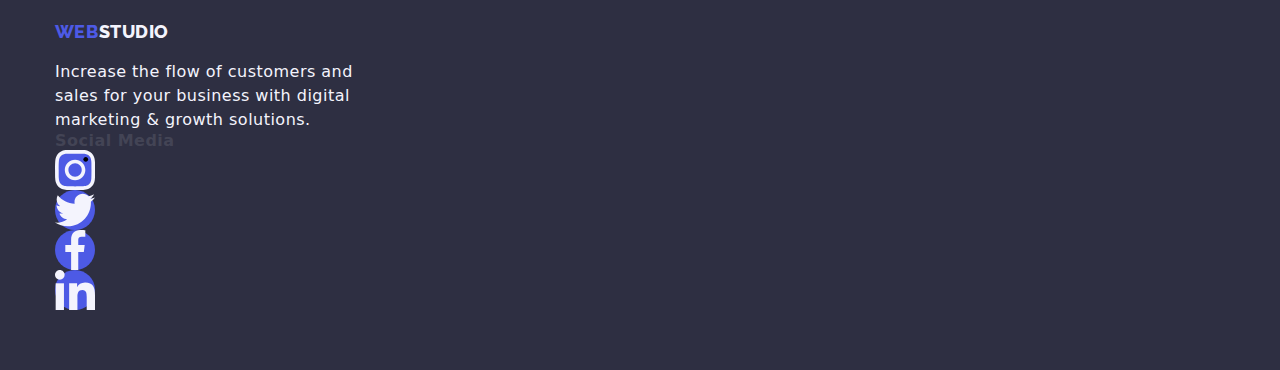
==== commit 5075a791: "hw-4 second attempt" ====
--- a/index.html
+++ b/index.html
@@ -72,9 +72,9 @@
         <div class="container">
           <ul class="benefits list">
             <li class="item">
-              <div class="benefits-icon">
+              <div class="icon">
                 <svg class="benefits-icon-svg" width="64" height="64">
-                  <use href="./images/icon.svg#antenna"></use>
+                  <use href="./images/icons.svg#antenna"></use>
                 </svg>
               </div>
               <h3 class="title">Strategy</h3>
@@ -85,9 +85,9 @@
               </p>
             </li>
             <li class="item">
-              <div class="benefits-icon">
-                <svg lass="benefits-icon-svg" width="64" height="64">
-                  <use href="./images/icon.svg#clock"></use>
+              <div class="icon">
+                <svg class="benefits-icon-svg" width="64" height="64">
+                  <use href="./images/icons.svg#clock"></use>
                 </svg>
               </div>
               <h3 class="title">Punctuality</h3>
@@ -98,9 +98,9 @@
               </p>
             </li>
             <li class="item">
-              <div class="benefits-icon">
-                <svg lass="benefits-icon-svg" width="64" height="64">
-                  <use href="./images/icon.svg#diagram"></use>
+              <div class="icon">
+                <svg class="benefits-icon-svg" width="64" height="64">
+                  <use href="./images/icons.svg#diagram"></use>
                 </svg>
               </div>
               <h3 class="title">Diligence</h3>
@@ -111,9 +111,9 @@
               </p>
             </li>
             <li class="item">
-              <div class="benefits-icon">
-                <svg lass="benefits-icon-svg" width="64" height="64">
-                  <use href="./images/icon.svg#astronaut"></use>
+              <div class="icon">
+                <svg class="benefits-icon-svg" width="64" height="64">
+                  <use href="./images/icons.svg#astronaut"></use>
                 </svg>
               </div>
               <h3 class="title">Technologies</h3>
@@ -176,58 +176,61 @@
               />
               <h3 class="name">Mark Guererro</h3>
               <p class="position">Product Designer</p>
-              <div>
-                <ul class="icon list">
-                  <li class="team-icon">
-                    <a
-                      class="team-social-link link"
-                      href="https://instagram.com"
-                      target="_blank"
-                      rel="noopener noreferrer"
-                    >
-                      <svg class="team-social-svg" width="16" height="16">
-                        <use href="./images/icon.svg#instagram"></use>
-                      </svg>
-                    </a>
-                  </li>
-                  <li class="team-icon">
-                    <a
-                      class="team-social-link link"
-                      href="https://twitter.com"
-                      target="_blank"
-                      rel="noopener noreferrer"
-                    >
-                      <svg class="team-social-svg" width="16" height="16">
-                        <use href="./images/icon.svg#twitter"></use>
-                      </svg>
-                    </a>
-                  </li>
-                  <li class="team-icon">
-                    <a
-                      class="team-social-link link"
-                      href="https://facebook.com"
-                      target="_blank"
-                      rel="noopener noreferrer"
-                    >
-                      <svg class="team-social-svg" width="16" height="16">
-                        <use href="./images/icon.svg#facebook"></use>
-                      </svg>
-                    </a>
-                  </li>
-                  <li class="team-icon">
-                    <a
-                      class="team-social-link link"
-                      href="https://linkedin.com"
-                      target="_blank"
-                      rel="noopener noreferrer"
-                    >
-                      <svg class="team-social-svg" width="16" height="16">
-                        <use href="./images/icon.svg#linkedin"></use>
-                      </svg>
-                    </a>
-                  </li>
-                </ul>
-              </div>
+
+              <ul class="social-team list">
+                <li class="icon-item">
+                  <a
+                    class="link"
+                    href="https://instagram.com"
+                    target="_blank"
+                    rel="noopener noreferrer"
+                    aria-label="Link to Instagram"
+                  >
+                    <svg class="team-social-svg" width="16" height="16">
+                      <use href="./images/icons.svg#instagram"></use>
+                    </svg>
+                  </a>
+                </li>
+                <li class="icon-item">
+                  <a
+                    class="link"
+                    href="https://twitter.com"
+                    target="_blank"
+                    rel="noopener noreferrer"
+                    aria-label="Link to Twitter"
+                  >
+                    <svg class="team-social-svg" width="16" height="16">
+                      <use href="./images/icons.svg#twitter"></use>
+                    </svg>
+                  </a>
+                </li>
+                <li class="icon-item">
+                  <a
+                    class="link"
+                    href="https://facebook.com"
+                    target="_blank"
+                    rel="noopener noreferrer"
+                    aria-label="Link to Facebook"
+                  >
+                    <svg class="team-social-svg" width="16" height="16">
+                      <use href="./images/icons.svg#facebook"></use>
+                    </svg>
+                  </a>
+                </li>
+                <li class="icon-item">
+                  <a
+                    class="link"
+                    href="https://linkedin.com"
+                    target="_blank"
+                    rel="noopener noreferrer"
+                    aria-label="Link to Linkedin"
+                  >
+                    <svg class="team-social-svg" width="16" height="16">
+                      <use href="./images/icons.svg#linkedin"></use>
+                    </svg>
+                  </a>
+                </li>
+              </ul>
             </li>
             <li class="item">
               <img
@@ -239,58 +242,61 @@
               />
               <h3 class="name">Tom Ford</h3>
               <p class="position">Frontend Developer</p>
-              <div>
-                <ul class="icon list">
-                  <li class="team-icon">
-                    <a
-                      class="team-social-link link"
-                      href="https://instagram.com"
-                      target="_blank"
-                      rel="noopener noreferrer"
-                    >
-                      <svg class="team-social-svg" width="16" height="16">
-                        <use href="./images/icon.svg#instagram"></use>
-                      </svg>
-                    </a>
-                  </li>
-                  <li class="team-icon">
-                    <a
-                      class="team-social-link link"
-                      href="https://twitter.com"
-                      target="_blank"
-                      rel="noopener noreferrer"
-                    >
-                      <svg class="team-social-svg" width="16" height="16">
-                        <use href="./images/icon.svg#twitter"></use>
-                      </svg>
-                    </a>
-                  </li>
-                  <li class="team-icon">
-                    <a
-                      class="team-social-link link"
-                      href="https://facebook.com"
-                      target="_blank"
-                      rel="noopener noreferrer"
-                    >
-                      <svg class="team-social-svg" width="16" height="16">
-                        <use href="./images/icon.svg#facebook"></use>
-                      </svg>
-                    </a>
-                  </li>
-                  <li class="team-icon">
-                    <a
-                      class="team-social-link link"
-                      href="https://linkedin.com"
-                      target="_blank"
-                      rel="noopener noreferrer"
-                    >
-                      <svg class="team-social-svg" width="16" height="16">
-                        <use href="./images/icon.svg#linkedin"></use>
-                      </svg>
-                    </a>
-                  </li>
-                </ul>
-              </div>
+
+              <ul class="social-team list">
+                <li class="icon-item">
+                  <a
+                    class="link"
+                    href="https://instagram.com"
+                    target="_blank"
+                    rel="noopener noreferrer"
+                    aria-label="Link to Instagram"
+                  >
+                    <svg class="team-social-svg" width="16" height="16">
+                      <use href="./images/icons.svg#instagram"></use>
+                    </svg>
+                  </a>
+                </li>
+                <li class="icon-item">
+                  <a
+                    class="link"
+                    href="https://twitter.com"
+                    target="_blank"
+                    rel="noopener noreferrer"
+                    aria-label="Link to Twitter"
+                  >
+                    <svg class="team-social-svg" width="16" height="16">
+                      <use href="./images/icons.svg#twitter"></use>
+                    </svg>
+                  </a>
+                </li>
+                <li class="icon-item">
+                  <a
+                    class="link"
+                    href="https://facebook.com"
+                    target="_blank"
+                    rel="noopener noreferrer"
+                    aria-label="Link to Facebook"
+                  >
+                    <svg class="team-social-svg" width="16" height="16">
+                      <use href="./images/icons.svg#facebook"></use>
+                    </svg>
+                  </a>
+                </li>
+                <li class="icon-item">
+                  <a
+                    class="link"
+                    href="https://linkedin.com"
+                    target="_blank"
+                    rel="noopener noreferrer"
+                    aria-label="Link to Linkedin"
+                  >
+                    <svg class="team-social-svg" width="16" height="16">
+                      <use href="./images/icons.svg#linkedin"></use>
+                    </svg>
+                  </a>
+                </li>
+              </ul>
             </li>
             <li class="item">
               <img
@@ -302,58 +308,61 @@
               />
               <h3 class="name">Camilla Garcia</h3>
               <p class="position">Marketing</p>
-              <div>
-                <ul class="icon list">
-                  <li class="team-icon">
-                    <a
-                      class="team-social-link link"
-                      href="https://instagram.com"
-                      target="_blank"
-                      rel="noopener noreferrer"
-                    >
-                      <svg class="team-social-svg" width="16" height="16">
-                        <use href="./images/icon.svg#instagram"></use>
-                      </svg>
-                    </a>
-                  </li>
-                  <li class="team-icon">
-                    <a
-                      class="team-social-link link"
-                      href="https://twitter.com"
-                      target="_blank"
-                      rel="noopener noreferrer"
-                    >
-                      <svg class="team-social-svg" width="16" height="16">
-                        <use href="./images/icon.svg#twitter"></use>
-                      </svg>
-                    </a>
-                  </li>
-                  <li class="team-icon">
-                    <a
-                      class="team-social-link link"
-                      href="https://facebook.com"
-                      target="_blank"
-                      rel="noopener noreferrer"
-                    >
-                      <svg class="team-social-svg" width="16" height="16">
-                        <use href="./images/icon.svg#facebook"></use>
-                      </svg>
-                    </a>
-                  </li>
-                  <li class="team-icon">
-                    <a
-                      class="team-social-link link"
-                      href="https://linkedin.com"
-                      target="_blank"
-                      rel="noopener noreferrer"
-                    >
-                      <svg class="team-social-svg" width="16" height="16">
-                        <use href="./images/icon.svg#linkedin"></use>
-                      </svg>
-                    </a>
-                  </li>
-                </ul>
-              </div>
+
+              <ul class="social-team list">
+                <li class="icon-item">
+                  <a
+                    class="link"
+                    href="https://instagram.com"
+                    target="_blank"
+                    rel="noopener noreferrer"
+                    aria-label="Link to Instagram"
+                  >
+                    <svg class="team-social-svg" width="16" height="16">
+                      <use href="./images/icons.svg#instagram"></use>
+                    </svg>
+                  </a>
+                </li>
+                <li class="icon-item">
+                  <a
+                    class="link"
+                    href="https://twitter.com"
+                    target="_blank"
+                    rel="noopener noreferrer"
+                    aria-label="Link to Twitter"
+                  >
+                    <svg class="team-social-svg" width="16" height="16">
+                      <use href="./images/icons.svg#twitter"></use>
+                    </svg>
+                  </a>
+                </li>
+                <li class="icon-item">
+                  <a
+                    class="link"
+                    href="https://facebook.com"
+                    target="_blank"
+                    rel="noopener noreferrer"
+                    aria-label="Link to Facebook"
+                  >
+                    <svg class="team-social-svg" width="16" height="16">
+                      <use href="./images/icons.svg#facebook"></use>
+                    </svg>
+                  </a>
+                </li>
+                <li class="icon-item">
+                  <a
+                    class="link"
+                    href="https://linkedin.com"
+                    target="_blank"
+                    rel="noopener noreferrer"
+                    aria-label="Link to Linkedin"
+                  >
+                    <svg class="team-social-svg" width="16" height="16">
+                      <use href="./images/icons.svg#linkedin"></use>
+                    </svg>
+                  </a>
+                </li>
+              </ul>
             </li>
             <li class="item">
               <img
@@ -365,105 +374,112 @@
               />
               <h3 class="name">Daniel Wilson</h3>
               <p class="position">UI Designer</p>
-              <div>
-                <ul class="icon list">
-                  <li class="team-icon">
-                    <a
-                      href="https://instagram.com"
-                      target="_blank"
-                      rel="noopener noreferrer"
-                    >
-                      <svg class="team-social-svg" width="16" height="16">
-                        <use href="./images/icon.svg#instagram"></use>
-                      </svg>
-                    </a>
-                  </li>
-                  <li class="team-icon">
-                    <a
-                      href="https://twitter.com"
-                      target="_blank"
-                      rel="noopener noreferrer"
-                    >
-                      <svg class="team-social-svg" width="16" height="16">
-                        <use href="./images/icon.svg#twitter"></use>
-                      </svg>
-                    </a>
-                  </li>
-                  <li class="team-icon">
-                    <a
-                      href="https://facebook.com"
-                      target="_blank"
-                      rel="noopener noreferrer"
-                    >
-                      <svg class="team-social-svg" width="16" height="16">
-                        <use href="./images/icon.svg#facebook"></use>
-                      </svg>
-                    </a>
-                  </li>
-                  <li class="team-icon">
-                    <a
-                      href="https://linkedin.com"
-                      target="_blank"
-                      rel="noopener noreferrer"
-                    >
-                      <svg class="team-social-svg" width="16" height="16">
-                        <use href="./images/icon.svg#linkedin"></use>
-                      </svg>
-                    </a>
-                  </li>
-                </ul>
-              </div>
+
+              <ul class="social-team list">
+                <li class="icon-item">
+                  <a
+                    class="link"
+                    href="https://instagram.com"
+                    target="_blank"
+                    rel="noopener noreferrer"
+                    aria-label="Link to Instagram"
+                  >
+                    <svg class="team-social-svg" width="16" height="16">
+                      <use href="./images/icons.svg#instagram"></use>
+                    </svg>
+                  </a>
+                </li>
+                <li class="icon-item">
+                  <a
+                    class="link"
+                    href="https://twitter.com"
+                    target="_blank"
+                    rel="noopener noreferrer"
+                    aria-label="Link to Twitter"
+                  >
+                    <svg class="team-social-svg" width="16" height="16">
+                      <use href="./images/icons.svg#twitter"></use>
+                    </svg>
+                  </a>
+                </li>
+                <li class="icon-item">
+                  <a
+                    class="link"
+                    href="https://facebook.com"
+                    target="_blank"
+                    rel="noopener noreferrer"
+                    aria-label="Link to Facebook"
+                  >
+                    <svg class="team-social-svg" width="16" height="16">
+                      <use href="./images/icons.svg#facebook"></use>
+                    </svg>
+                  </a>
+                </li>
+                <li class="icon-item">
+                  <a
+                    class="link"
+                    href="https://linkedin.com"
+                    target="_blank"
+                    rel="noopener noreferrer"
+                    aria-label="Link to Linkedin"
+                  >
+                    <svg class="team-social-svg" width="16" height="16">
+                      <use href="./images/icons.svg#linkedin"></use>
+                    </svg>
+                  </a>
+                </li>
+              </ul>
             </li>
           </ul>
         </div>
       </section>
-      <section class="section customers">
+      <section class="section">
         <div class="container">
-          <h2 class="section-title customers-title">Customers</h2>
-          <ul class="customers list">
-            <li class="customers-item">
-              <a class="customers-link" href="">
-                <svg class="customers-svg">
-                  <use href="./images/icon.svg#customer-1"></use>
+          <h2 class="section-title">Customers</h2>
+          <ul class="partners list">
+            <li class="item">
+              <a class="link" href="" aria-label="Client 1">
+                <svg class="customers-svg" width="104px" height="56px">
+                  <use href="./images/icons.svg#customer-1"></use>
                 </svg>
               </a>
             </li>
 
-            <li class="customers-item">
-              <a class="customers-link" href="">
-                <svg class="customers-svg">
-                  <use href="./images/icon.svg#customer-2"></use>
+            <li class="item">
+              <a class="link" href="" aria-label="Client 2">
+                <svg class="customers-svg" width="104px" height="56px">
+                  <use href="./images/icons.svg#customer-2"></use>
                 </svg>
               </a>
             </li>
 
-            <li class="customers-item">
-              <a class="customers-link" href="">
-                <svg class="customers-svg">
-                  <use href="./images/icon.svg#customer-3"></use>
+            <li class="item">
+              <a class="link" href="" aria-label="Client 3">
+                <svg class="customers-svg" width="104px" height="56px">
+                  <use href="./images/icons.svg#customer-3"></use>
                 </svg>
               </a>
             </li>
 
-            <li class="customers-item">
-              <a class="customers-link" href="">
-                <svg class="customers-svg">
-                  <use href="./images/icon.svg#customer-4"></use>
+            <li class="item">
+              <a class="link" href="" aria-label="Client 4">
+                <svg class="customers-svg" width="104px" height="56px">
+                  <use href="./images/icons.svg#customer-4"></use>
                 </svg>
               </a>
             </li>
 
-            <li class="customers-item">
-              <a class="customers-link" href="">
-                <svg class="customers-svg">
-                  <use href="./images/icon.svg#customer-5"></use>
+            <li class="item">
+              <a class="link" href="" aria-label="Client 5">
+                <svg class="customers-svg" width="104px" height="56px">
+                  <use href="./images/icons.svg#customer-5"></use>
                 </svg>
               </a>
             </li>
-            <li class="customers-item">
-              <a class="customers-link" href="">
-                <svg class="customers-svg">
-                  <use href="./images/icon.svg#customer-6"></use>
+            <li class="item">
+              <a class="link" href="" aria-label="Client 6">
+                <svg class="customers-svg" width="104px" height="56px">
+                  <use href="./images/icons.svg#customer-6"></use>
                 </svg>
               </a>
             </li>
@@ -476,15 +492,75 @@
     <footer class="page-footer bg-footer">
       <!-- ⚠️ Social media links, not nav -->
       <div class="container">
-        <a class="logo-link" href="/">
-          <span class="logo">WEB</span>
-          <span class="studio-footer">STUDIO</span>
-        </a>
-        <p class="footer-description">
-          Increase the flow of customers and<br />
-          sales for your business with digital<br />
-          marketing & growth solutions.
-        </p>
+        <!-- Main Footer -->
+        <div class="footer">
+          <!-- footer 1 -->
+          <div class="footer-address">
+            <a class="logo-link" href="/">
+              <span class="logo">WEB</span>
+              <span class="studio-footer">STUDIO</span>
+            </a>
+            <p class="footer-description">
+              Increase the flow of customers and<br />
+              sales for your business with digital<br />
+              marketing & growth solutions.
+            </p>
+          </div>
+          <!-- footer 2 -->
+          <div class="footer-block">
+            <b class="footer-heading">Social Media</b>
+            <ul class="social-footer list">
+              <li class="icon-item">
+                <a
+                  href="https://www.instagram.com"
+                  target="_blank"
+                  class="link"
+                  aria-label="Link to Instagram"
+                >
+                  <svg class="footer-icon-svg" width="40px" height="40px">
+                    <use href="./images/icons.svg#instagram"></use>
+                  </svg>
+                </a>
+              </li>
+              <li class="icon-item">
+                <a
+                  href="https://www.twitter.com"
+                  target="_blank"
+                  class="link"
+                  aria-label="Link to Twitter"
+                >
+                  <svg class="footer-icon-svg" width="40px" height="40px">
+                    <use href="./images/icons.svg#twitter"></use>
+                  </svg>
+                </a>
+              </li>
+              <li class="icon-item">
+                <a
+                  href="https://www.facebook.com"
+                  target="_blank"
+                  class="link"
+                  aria-label="Link to Facebook"
+                >
+                  <svg class="footer-icon-svg" width="40px" height="40px">
+                    <use href="./images/icons.svg#facebook"></use>
+                  </svg>
+                </a>
+              </li>
+              <li class="icon-item">
+                <a
+                  href="https://www.linkedin.com"
+                  target="_blank"
+                  class="link"
+                  aria-label="Link to Linkedin"
+                >
+                  <svg class="footer-icon-svg" width="40px" height="40px">
+                    <use href="./images/icons.svg#linkedin"></use>
+                  </svg>
+                </a>
+              </li>
+            </ul>
+          </div>
+        </div>
       </div>
     </footer>
   </body>
--- a/css/styles.css
+++ b/css/styles.css
@@ -234,7 +234,7 @@
     0px 2px 2px rgba(0, 0, 0, 0.12);
 }
 
-.benefits-icon {
+.icon {
   width: 264px;
   height: 112px;
   flex-shrink: 0;
@@ -336,22 +336,20 @@
   color: var(--slate);
   font-weight: 400;
 }
-.icon {
-  display: flex;
-}
-.team-icon {
+.social-team {
+  display: flex;
+}
+.icon-item {
   background-image: url("../images/icons/ellipse.svg");
   width: 40px;
   height: 40px;
-  align-items: center;
-  justify-content: center;
   /*margin: auto; */
 }
 
 .team-social-svg {
   fill: currentColor;
 }
-.icon .team-icon {
+.social-team .icon-item {
   flex-basis: calc(100% / 4 -30px);
   margin-left: 22px;
   margin-top: 30px;
@@ -400,7 +398,7 @@
   border-bottom: 1px solid var(--cornflower);
 }
 
-.customers {
+.partners {
   display: flex;
   gap: 24px;
 }
@@ -408,7 +406,7 @@
   width: 168px;
   height: 88px;
 }
-.customers-link {
+.partners .item .link {
   width: 100%;
   height: 100%;
 
@@ -418,6 +416,11 @@
   justify-content: center;
   align-items: center;
   color: #8e8f99;
+}
+.partners .item {
+  flex-basis: calc(100% / 6 -30px);
+  margin-left: 30px;
+  margin-top: 30px;
 }
 /* checked */
 .logo-link.footer {
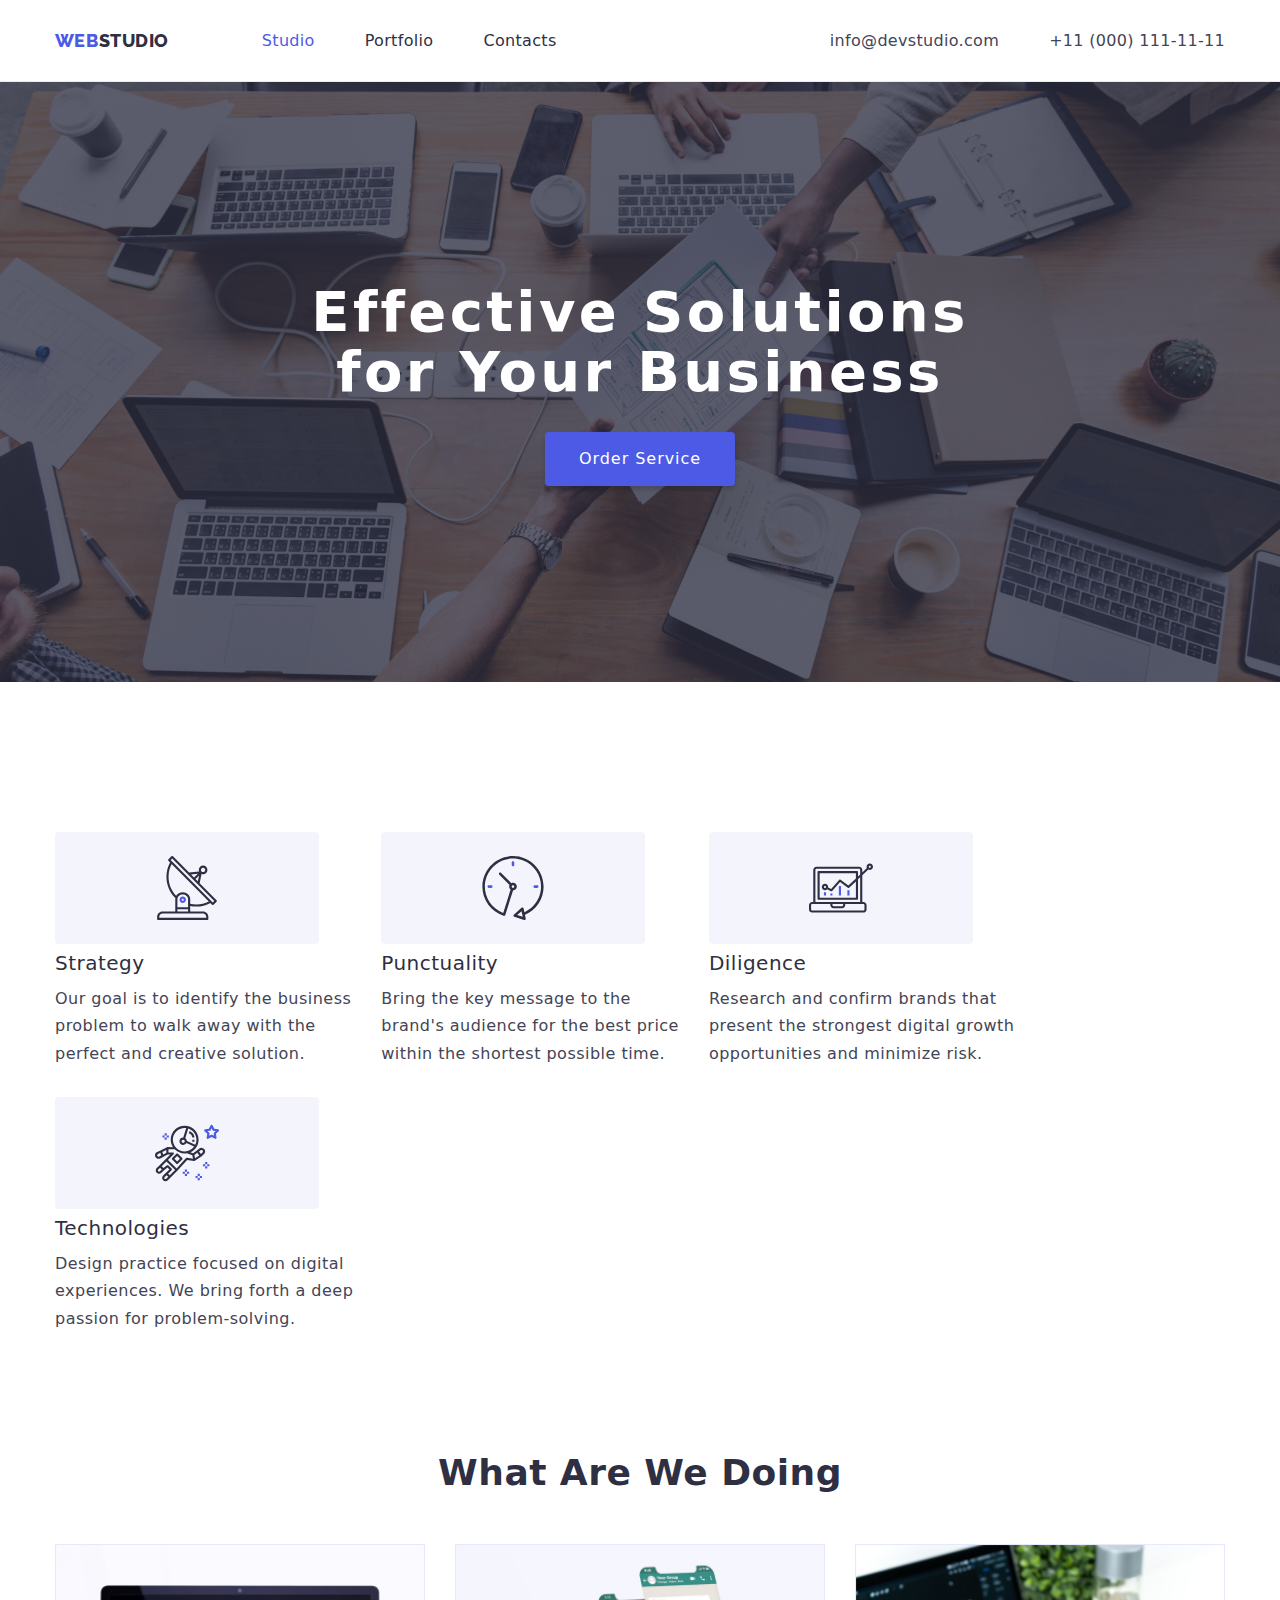
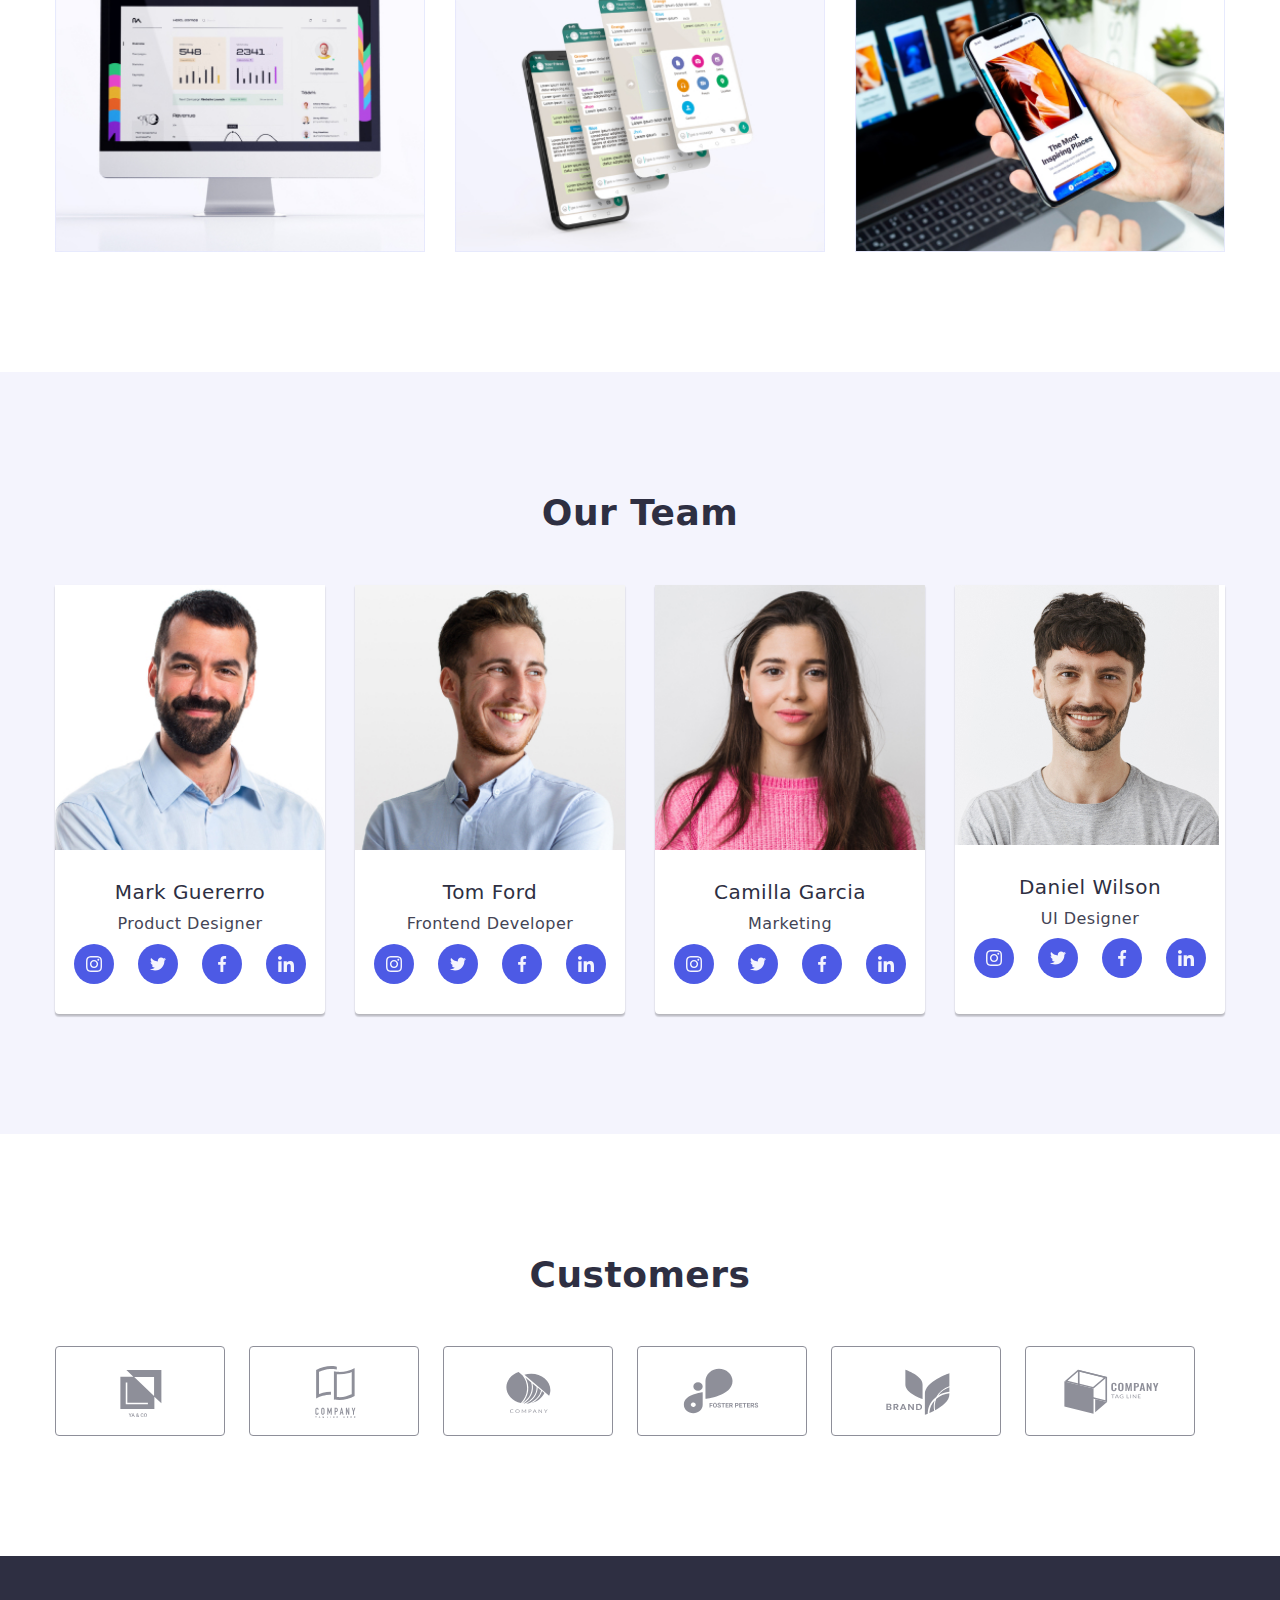
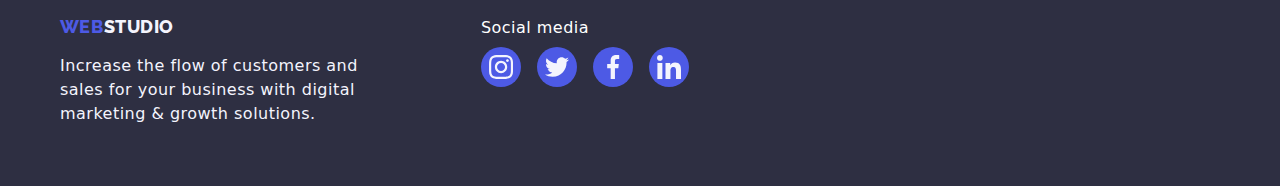
==== commit d76fa30b: "final revision" ====
--- a/index.html
+++ b/index.html
@@ -23,7 +23,7 @@
     <header class="page-header">
       <div class="container menu">
         <nav class="navigation">
-          <a class="logo-link" href="/">
+          <a class="logo-link" href="./index.html">
             <span class="logo">WEB</span>
             <span class="studio">STUDIO</span>
           </a>
@@ -496,7 +496,7 @@
         <div class="footer">
           <!-- footer 1 -->
           <div class="footer-address">
-            <a class="logo-link" href="/">
+            <a class="logo-link" href="./index.html">
               <span class="logo">WEB</span>
               <span class="studio-footer">STUDIO</span>
             </a>
@@ -508,7 +508,7 @@
           </div>
           <!-- footer 2 -->
           <div class="footer-block">
-            <b class="footer-heading">Social Media</b>
+            <b class="footer-heading">Social media</b>
             <ul class="social-footer list">
               <li class="icon-item">
                 <a
--- a/css/styles.css
+++ b/css/styles.css
@@ -6,6 +6,7 @@
   --cornflower: #e7e9fc;
   --cloud: #f4f4fd;
   --slate: #434455;
+  --green: #31d0aa;
 }
 
 /* checked */
@@ -147,7 +148,7 @@
 /* checked */
 .nav-menu .page:hover,
 .nav-menu .page:focus,
-.nav-menu .page .current,
+.nav-menu .page.current,
 .contacts-menu .contact:hover,
 .contacts-menu .contact:focus {
   color: var(--iris);
@@ -172,6 +173,15 @@
 .hero {
   padding: 200px 0;
   text-align: center;
+  height: 600px;
+  background-image: linear-gradient(
+      rgba(46, 47, 66, 0.78),
+      rgba(46, 47, 66, 0.78)
+    ),
+    url(../images/people-office.png);
+  background-size: cover;
+  background-position: center;
+  background-repeat: no-repeat;
 }
 
 /* checked */
@@ -237,7 +247,10 @@
 .icon {
   width: 264px;
   height: 112px;
-  flex-shrink: 0;
+  margin-bottom: 8px;
+  display: flex;
+  justify-content: center;
+  align-items: center;
   border-radius: 4px;
   background: var(--cloud, #f4f4fd);
 }
@@ -304,7 +317,7 @@
 
 /* CHECKED */
 .team .item {
-  flex-basis: calc(100% / 4 -30px);
+  flex-basis: calc(100% / 4 - 30px);
   margin-left: 30px;
   margin-top: 30px;
   padding-bottom: 30px;
@@ -338,9 +351,56 @@
 }
 .social-team {
   display: flex;
-}
+  justify-content: center;
+  gap: 24px;
+  padding-top: 10px;
+}
+
+.social-team .link {
+  display: flex;
+  width: 100%;
+  height: 100%;
+  align-items: center;
+  justify-content: center;
+  border-radius: 50%;
+  color: var(--cloud);
+  background-color: var(--iris);
+}
+
+.social-team .link:hover {
+  background-color: var(--ocean);
+}
+
+.social-footer {
+  padding-top: 10px;
+  display: flex;
+  justify-content: flex-start;
+  gap: 16px;
+}
+
+.social-footer .link {
+  display: flex;
+  width: 100%;
+  height: 100%;
+  align-items: center;
+  justify-content: center;
+  border-radius: 50%;
+  color: var(--cloud);
+  background-color: var(--iris);
+}
+/* box-shadow: 0px 2px 1px 0px */
+.social-footer .link:hover {
+  background-color: var(--green);
+}
+
+.social-footer .footer-icon-svg {
+  width: 24px;
+  height: 24px;
+  fill: currentColor;
+}
+
 .icon-item {
-  background-image: url("../images/icons/ellipse.svg");
+  /* background-image: url("../images/icons/ellipse.svg"); */
   width: 40px;
   height: 40px;
   /*margin: auto; */
@@ -349,11 +409,11 @@
 .team-social-svg {
   fill: currentColor;
 }
-.social-team .icon-item {
+/* .social-team .icon-item {
   flex-basis: calc(100% / 4 -30px);
   margin-left: 22px;
   margin-top: 30px;
-}
+} */
 /* checked */
 .substrate {
   background-color: var(--white);
@@ -386,7 +446,10 @@
   margin-left: 30px;
   margin-top: 30px;
 }
-
+.project-card:hover {
+  box-shadow: 0px 3px 1px rgba(0, 0, 0, 0.1), 0px 1px 2px rgba(0, 0, 0, 0.08),
+    0px 2px 2px rgba(0, 0, 0, 0.12);
+}
 /* checked */
 .projects {
   display: flex;
@@ -411,16 +474,23 @@
   height: 100%;
 
   border: 1px solid #8e8f99;
-  border-radius: 5px;
+  border-radius: 4px;
   display: flex;
   justify-content: center;
   align-items: center;
   color: #8e8f99;
 }
+.partners .link:hover {
+  border-color: var(--ocean);
+  color: var(--ocean);
+}
 .partners .item {
-  flex-basis: calc(100% / 6 -30px);
-  margin-left: 30px;
-  margin-top: 30px;
+  width: calc((100% - 150px) / 6);
+  height: 90px;
+}
+
+.partners .customers-svg {
+  fill: currentColor;
 }
 /* checked */
 .logo-link.footer {
@@ -429,7 +499,7 @@
 
 /* checked */
 .page-footer {
-  padding: 60px 0;
+  padding: 60px 0 60px 60px;
 }
 
 /* checked */
@@ -476,3 +546,25 @@
   color: var(--cloud);
   /* font-weight: 800; */
 }
+
+.footer {
+  display: flex;
+  flex-wrap: wrap;
+  margin-top: -12px;
+  margin-left: -50px;
+  align-items: baseline;
+}
+
+.footer-address {
+  margin-top: 12px;
+  margin-left: 25px;
+}
+.footer-block {
+  margin-top: 12px;
+  margin-left: 123px;
+}
+.footer-heading {
+  font-size: 16px;
+  font-weight: 500;
+  color: var(--white);
+}
